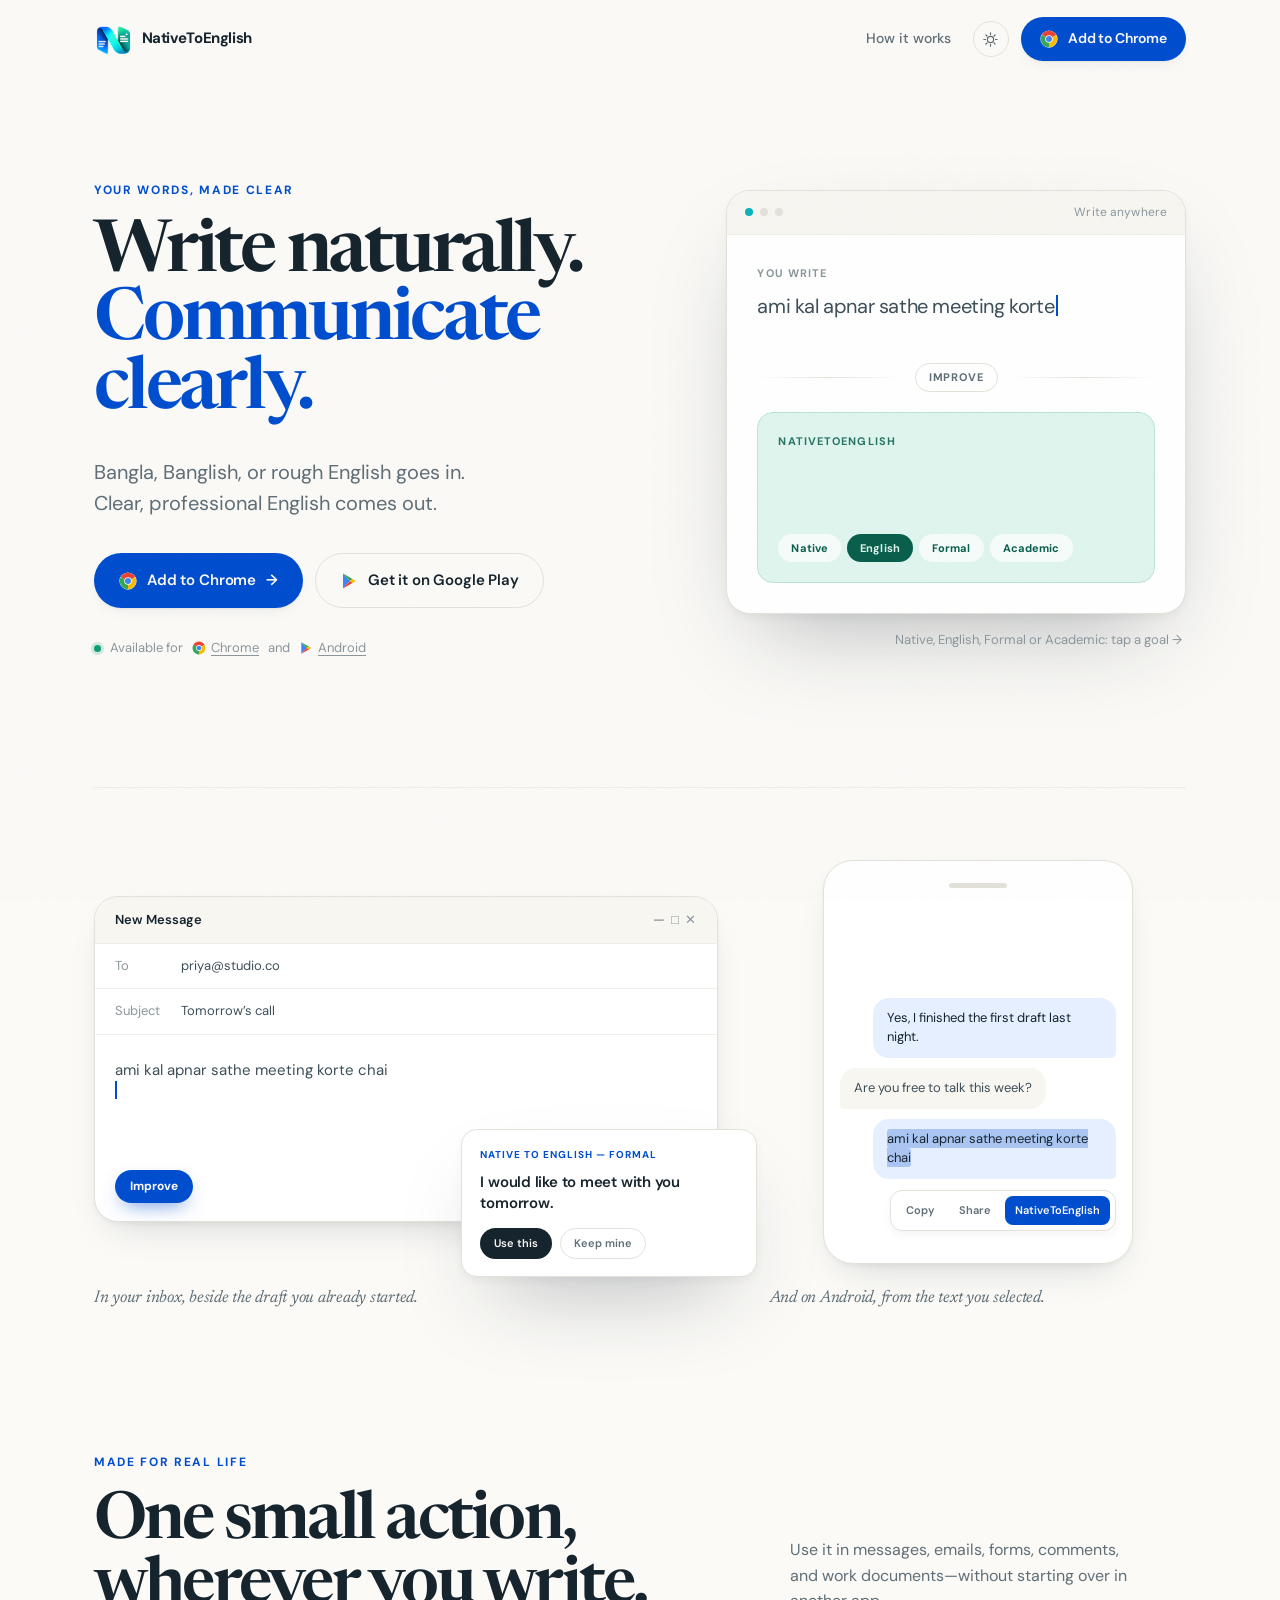
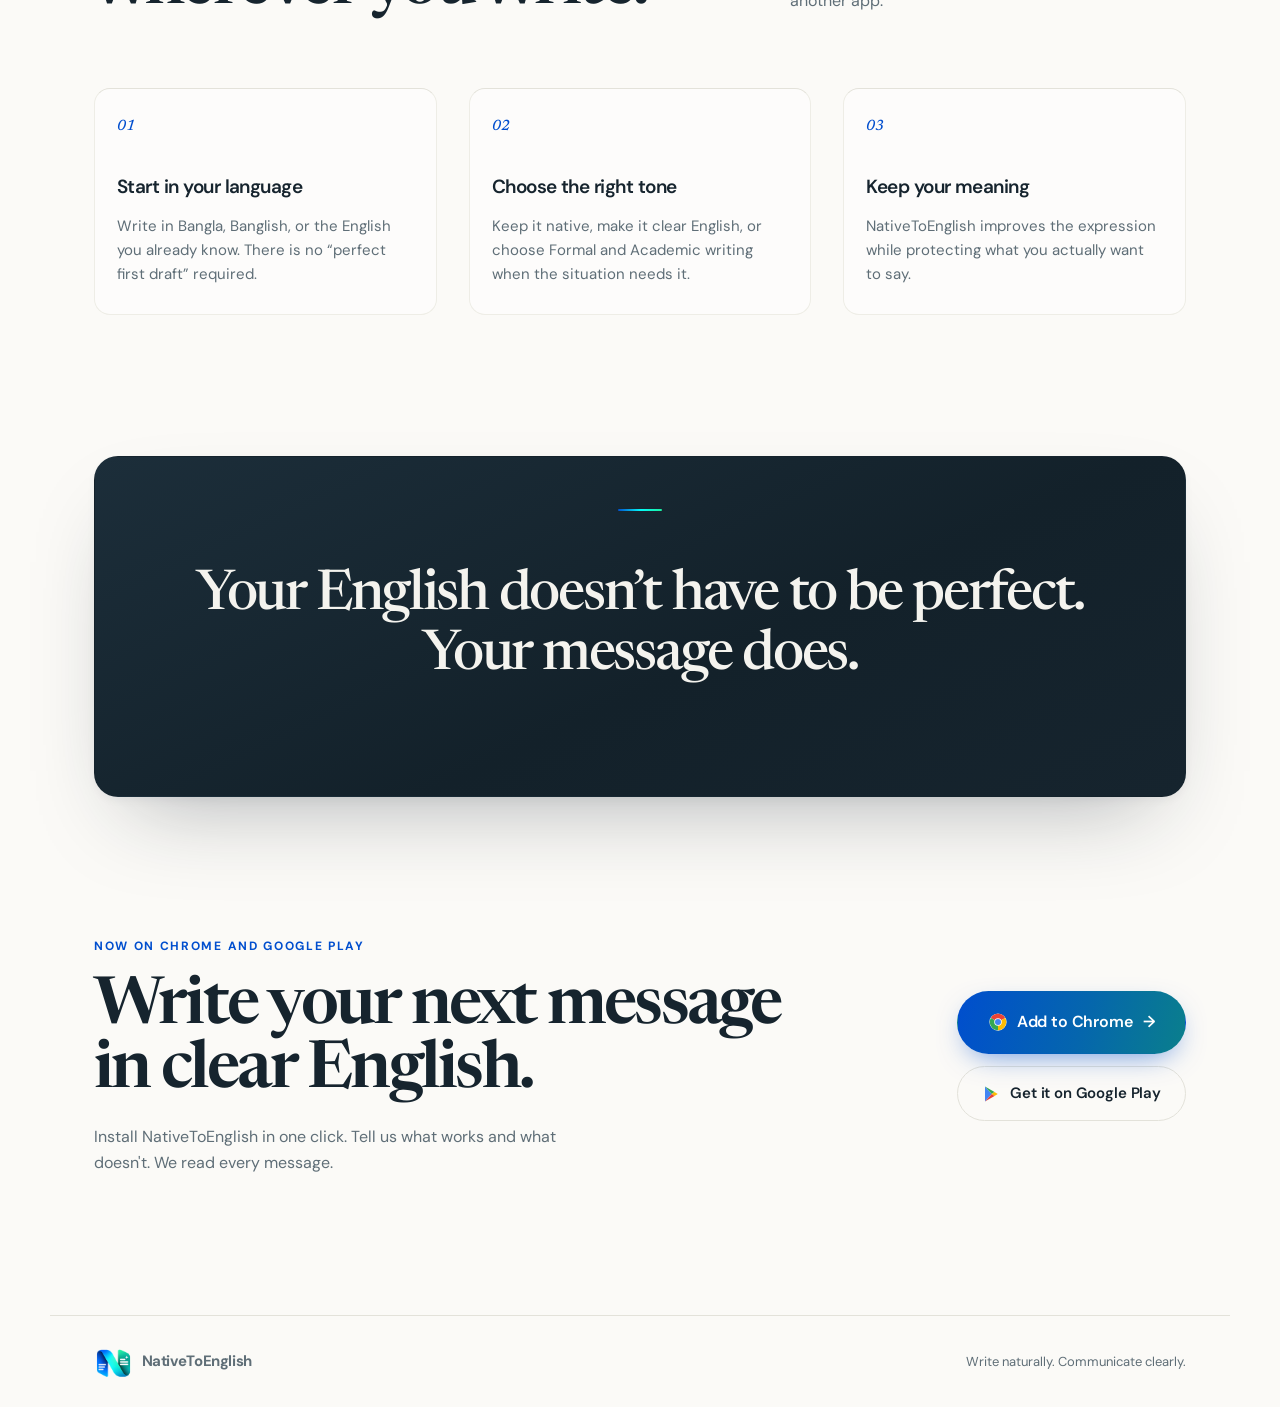
==== index.html @ cb70483b "Landing page: Chrome and Google Play logos beside every store link Co-Authored-By: Claude Opus 5.5 (" ====
<!doctype html>
<html lang="en">
  <head>
    <meta charset="UTF-8" />
    <meta name="viewport" content="width=device-width, initial-scale=1.0, viewport-fit=cover" />
    <title>NativeToEnglish — Write naturally. Communicate clearly.</title>
    <meta
      name="description"
      content="NativeToEnglish helps you write clearly in every text box—starting from Bangla, Banglish, or imperfect English."
    />
    <link rel="canonical" href="https://ahaariyan.github.io/NativeToEnglishLandingPage/" />

    <meta property="og:type" content="website" />
    <meta property="og:site_name" content="NativeToEnglish" />
    <meta property="og:title" content="NativeToEnglish — Write naturally. Communicate clearly." />
    <meta
      property="og:description"
      content="Turn Bangla, Banglish, or imperfect English into writing that sounds like you—only clearer. Right where you already write."
    />
    <meta property="og:url" content="https://ahaariyan.github.io/NativeToEnglishLandingPage/" />
    <meta property="og:image" content="https://ahaariyan.github.io/NativeToEnglishLandingPage/og-image.png" />
    <meta property="og:image:width" content="1200" />
    <meta property="og:image:height" content="630" />
    <meta name="twitter:card" content="summary_large_image" />
    <meta name="twitter:title" content="NativeToEnglish — Write naturally. Communicate clearly." />
    <meta
      name="twitter:description"
      content="Turn Bangla, Banglish, or imperfect English into writing that sounds like you—only clearer."
    />
    <meta name="twitter:image" content="https://ahaariyan.github.io/NativeToEnglishLandingPage/og-image.png" />

    <meta name="theme-color" content="#fbfaf7" media="(prefers-color-scheme: light)" />
    <meta name="theme-color" content="#0d1317" media="(prefers-color-scheme: dark)" />
    <link rel="icon" href="favicon-32.png" type="image/png" sizes="32x32" />
    <link rel="apple-touch-icon" href="apple-touch-icon.png" />

    <link rel="preconnect" href="https://fonts.googleapis.com" />
    <link rel="preconnect" href="https://fonts.gstatic.com" crossorigin />
    <link
      href="https://fonts.googleapis.com/css2?family=DM+Sans:opsz,wght@9..40,400..700&family=Newsreader:ital,opsz,wght@0,6..72,400..600;1,6..72,400..600&family=Noto+Sans+Bengali:wght@500;600&display=swap"
      rel="stylesheet"
    />
    <link rel="stylesheet" href="styles.css" />

    <script>
      // Applied before first paint so a stored theme never flashes.
      try {
        const saved = localStorage.getItem("n2e-theme");
        if (saved === "light" || saved === "dark") document.documentElement.dataset.theme = saved;
      } catch (error) {
        /* private browsing: fall back to the system theme */
      }
    </script>
  </head>
  <body>
    <a class="skip-link" href="#main">Skip to content</a>

    <header class="site-header" id="top">
      <div class="shell header-inner">
        <a class="brand" href="#top" aria-label="NativeToEnglish home">
          <img class="brand-mark" src="logo-mark.png" alt="" width="106" height="96" decoding="async" />
          <span class="brand-name">NativeToEnglish</span>
        </a>
        <nav class="header-nav" aria-label="Main navigation">
          <a class="nav-link" href="#how-it-works">How it works</a>
          <button
            class="theme-toggle"
            type="button"
            id="theme-toggle"
            aria-label="Switch to dark theme"
            aria-pressed="false"
          >
            <svg class="icon-sun" viewBox="0 0 24 24" aria-hidden="true" focusable="false">
              <circle cx="12" cy="12" r="4.4" />
              <path d="M12 2.6v2.4M12 19v2.4M2.6 12h2.4M19 12h2.4M5.4 5.4l1.7 1.7M16.9 16.9l1.7 1.7M18.6 5.4l-1.7 1.7M7.1 16.9l-1.7 1.7" />
            </svg>
            <svg class="icon-moon" viewBox="0 0 24 24" aria-hidden="true" focusable="false">
              <path d="M20.2 14.6A8.6 8.6 0 1 1 9.4 3.8a6.9 6.9 0 0 0 10.8 10.8Z" />
            </svg>
          </button>
          <a class="button button-primary button-sm" href="https://chromewebstore.google.com/detail/nativetoenglish/hcifnjfjbeemchhjmhghefoonidcnjdm" target="_blank" rel="noopener" data-cta="chrome"><svg class="store-logo" width="18" height="18" viewBox="0 0 48 48" aria-hidden="true"><circle cx="24" cy="24" r="23" fill="#fff"/><path fill="#EA4335" d="M24 24 4.95 13A22 22 0 0 1 43.05 13Z"/><path fill="#FBBC04" d="M24 24 43.05 13A22 22 0 0 1 24 46Z"/><path fill="#34A853" d="M24 24 24 46A22 22 0 0 1 4.95 13Z"/><circle cx="24" cy="24" r="10" fill="#fff"/><circle cx="24" cy="24" r="8" fill="#4285F4"/></svg>Add to Chrome</a>
        </nav>
      </div>
    </header>

    <main id="main">
      <section class="hero shell">
        <div class="hero-copy-column">
          <p class="eyebrow">Your words, made clear</p>
          <h1>Write naturally.<br /><em>Communicate clearly.</em></h1>
          <p class="hero-copy">
            Bangla, Banglish, or rough English goes in.<br />Clear, professional English comes out.
          </p>
          <div class="hero-actions">
            <a class="button button-primary" href="https://chromewebstore.google.com/detail/nativetoenglish/hcifnjfjbeemchhjmhghefoonidcnjdm" target="_blank" rel="noopener" data-cta="chrome"><svg class="store-logo" width="18" height="18" viewBox="0 0 48 48" aria-hidden="true"><circle cx="24" cy="24" r="23" fill="#fff"/><path fill="#EA4335" d="M24 24 4.95 13A22 22 0 0 1 43.05 13Z"/><path fill="#FBBC04" d="M24 24 43.05 13A22 22 0 0 1 24 46Z"/><path fill="#34A853" d="M24 24 24 46A22 22 0 0 1 4.95 13Z"/><circle cx="24" cy="24" r="10" fill="#fff"/><circle cx="24" cy="24" r="8" fill="#4285F4"/></svg>Add to Chrome <span aria-hidden="true">→</span></a>
            <a class="button button-quiet" href="https://play.google.com/store/apps/details?id=com.nativetoenglish.mobile" target="_blank" rel="noopener" data-cta="play"><svg class="store-logo" width="18" height="18" viewBox="0 0 24 24" aria-hidden="true"><path fill="#4285F4" d="M4 2 13 12 4 22Z"/><path fill="#34A853" d="M4 2 16.7 9.47 13 12Z"/><path fill="#FBBC04" d="M16.7 9.47 21 12 16.7 14.53 13 12Z"/><path fill="#EA4335" d="M4 22 13 12 16.7 14.53Z"/></svg>Get it on Google Play</a>
          </div>
          <p class="availability">
            <span class="availability-dot" aria-hidden="true"></span>
            Available for <a href="https://chromewebstore.google.com/detail/nativetoenglish/hcifnjfjbeemchhjmhghefoonidcnjdm" target="_blank" rel="noopener" data-cta="chrome"><svg class="store-logo" width="14" height="14" viewBox="0 0 48 48" aria-hidden="true"><circle cx="24" cy="24" r="23" fill="#fff"/><path fill="#EA4335" d="M24 24 4.95 13A22 22 0 0 1 43.05 13Z"/><path fill="#FBBC04" d="M24 24 43.05 13A22 22 0 0 1 24 46Z"/><path fill="#34A853" d="M24 24 24 46A22 22 0 0 1 4.95 13Z"/><circle cx="24" cy="24" r="10" fill="#fff"/><circle cx="24" cy="24" r="8" fill="#4285F4"/></svg>Chrome</a> and <a href="https://play.google.com/store/apps/details?id=com.nativetoenglish.mobile" target="_blank" rel="noopener" data-cta="play"><svg class="store-logo" width="14" height="14" viewBox="0 0 24 24" aria-hidden="true"><path fill="#4285F4" d="M4 2 13 12 4 22Z"/><path fill="#34A853" d="M4 2 16.7 9.47 13 12Z"/><path fill="#FBBC04" d="M16.7 9.47 21 12 16.7 14.53 13 12Z"/><path fill="#EA4335" d="M4 22 13 12 16.7 14.53Z"/></svg>Android</a>
          </p>
        </div>

        <div class="hero-demo-column">
          <div class="demo-window" aria-label="NativeToEnglish example">
            <div class="window-bar">
              <span aria-hidden="true"></span><span aria-hidden="true"></span><span aria-hidden="true"></span>
              <p>Write anywhere</p>
            </div>
            <div class="demo-content">
              <div class="draft">
                <span class="label">You write</span>
                <p class="draft-text" id="demo-draft">ami kal apnar sathe meeting korte chai</p>
              </div>
              <div class="transform-rule" aria-hidden="true">
                <span class="transform-line"></span>
                <span class="transform-badge" id="demo-status">Improve</span>
                <span class="transform-line"></span>
              </div>
              <div class="result">
                <span class="label">NativeToEnglish</span>
                <p class="result-text" id="demo-result">I would like to meet with you tomorrow.</p>
                <div class="mode-pills" role="tablist" aria-label="Rewrite goal">
                  <button class="pill" type="button" role="tab" data-mode="native" aria-selected="false" tabindex="-1">Native</button>
                  <button class="pill" type="button" role="tab" data-mode="english" aria-selected="true" tabindex="0">English</button>
                  <button class="pill" type="button" role="tab" data-mode="formal" aria-selected="false" tabindex="-1">Formal</button>
                  <button class="pill" type="button" role="tab" data-mode="academic" aria-selected="false" tabindex="-1">Academic</button>
                </div>
              </div>
            </div>
          </div>
          <p class="demo-hint">Native, English, Formal or Academic: tap a goal →</p>
        </div>
        </div>
      </section>

      <section class="surfaces shell" aria-label="NativeToEnglish in real apps">
        <div class="surface-grid">
          <figure class="surface surface-desktop" data-reveal>
            <div class="mock mock-compose">
              <div class="mock-bar"><span>New Message</span><span class="mock-bar-controls" aria-hidden="true">— □ ✕</span></div>
              <div class="mock-field"><span>To</span><p>priya@studio.co</p></div>
              <div class="mock-field"><span>Subject</span><p>Tomorrow’s call</p></div>
              <div class="mock-body">
                <p>ami kal apnar sathe meeting korte chai</p>
                <span class="mock-caret" aria-hidden="true"></span>
                <span class="mock-trigger" aria-hidden="true">Improve</span>
              </div>
              <div class="mock-card" aria-hidden="true">
                <p class="mock-card-eyebrow">Native to English — Formal</p>
                <p class="mock-card-text">I would like to meet with you tomorrow.</p>
                <div class="mock-card-actions"><span class="is-primary">Use this</span><span>Keep mine</span></div>
              </div>
            </div>
            <figcaption>In your inbox, beside the draft you already started.</figcaption>
          </figure>

          <figure class="surface surface-mobile" data-reveal>
            <div class="mock mock-phone">
              <div class="mock-notch" aria-hidden="true"></div>
              <div class="mock-thread">
                <p class="mock-bubble mock-bubble-out">Yes, I finished the first draft last night.</p>
                <p class="mock-bubble mock-bubble-in">Are you free to talk this week?</p>
                <p class="mock-bubble mock-bubble-out"><mark>ami kal apnar sathe meeting korte chai</mark></p>
                <div class="mock-selection" aria-hidden="true">
                  <span>Copy</span><span>Share</span><span class="is-primary">NativeToEnglish</span>
                </div>
              </div>
            </div>
            <figcaption>And on Android, from the text you selected.</figcaption>
          </figure>
        </div>
      </section>

      <section class="features shell" id="how-it-works">
        <p class="eyebrow">Made for real life</p>
        <div class="section-heading">
          <h2>One small action,<br />wherever you write.</h2>
          <p>Use it in messages, emails, forms, comments, and work documents—without starting over in another app.</p>
        </div>
        <div class="feature-grid">
          <article data-reveal>
            <span class="feature-number">01</span>
            <h3>Start in your language</h3>
            <p>Write in Bangla, Banglish, or the English you already know. There is no “perfect first draft” required.</p>
          </article>
          <article data-reveal>
            <span class="feature-number">02</span>
            <h3>Choose the right tone</h3>
            <p>Keep it native, make it clear English, or choose Formal and Academic writing when the situation needs it.</p>
          </article>
          <article data-reveal>
            <span class="feature-number">03</span>
            <h3>Keep your meaning</h3>
            <p>NativeToEnglish improves the expression while protecting what you actually want to say.</p>
          </article>
        </div>
      </section>

      <section class="statement shell">
        <div class="statement-panel">
          <p>Your English doesn’t have to be perfect.<br />Your message does.</p>
        </div>
      </section>

      <section class="beta shell" id="beta">
        <div class="beta-panel">
          <div class="beta-copy">
            <p class="eyebrow">Now on Chrome and Google Play</p>
            <h2>Write your next message in clear English.</h2>
            <p>Install NativeToEnglish in one click. Tell us what works and what doesn't. We read every message.</p>
          </div>
          <div class="beta-actions">
            <a class="button button-brand" href="https://chromewebstore.google.com/detail/nativetoenglish/hcifnjfjbeemchhjmhghefoonidcnjdm" target="_blank" rel="noopener" data-cta="chrome">
              <svg class="store-logo" width="18" height="18" viewBox="0 0 48 48" aria-hidden="true"><circle cx="24" cy="24" r="23" fill="#fff"/><path fill="#EA4335" d="M24 24 4.95 13A22 22 0 0 1 43.05 13Z"/><path fill="#FBBC04" d="M24 24 43.05 13A22 22 0 0 1 24 46Z"/><path fill="#34A853" d="M24 24 24 46A22 22 0 0 1 4.95 13Z"/><circle cx="24" cy="24" r="10" fill="#fff"/><circle cx="24" cy="24" r="8" fill="#4285F4"/></svg><span class="button-label">Add to Chrome</span>
              <span aria-hidden="true">→</span>
            </a>
            <a class="button button-quiet" href="https://play.google.com/store/apps/details?id=com.nativetoenglish.mobile" target="_blank" rel="noopener" data-cta="play"><svg class="store-logo" width="18" height="18" viewBox="0 0 24 24" aria-hidden="true"><path fill="#4285F4" d="M4 2 13 12 4 22Z"/><path fill="#34A853" d="M4 2 16.7 9.47 13 12Z"/><path fill="#FBBC04" d="M16.7 9.47 21 12 16.7 14.53 13 12Z"/><path fill="#EA4335" d="M4 22 13 12 16.7 14.53Z"/></svg>Get it on Google Play</a>
          </div>
        </div>
      </section>
    </main>

    <footer class="shell">
      <a class="brand" href="#top">
        <img class="brand-mark" src="logo-mark.png" alt="" width="106" height="96" decoding="async" />
        <span class="brand-name">NativeToEnglish</span>
      </a>
      <p>Write naturally. Communicate clearly.</p>
    </footer>

    <script src="script.js" defer></script>
<script>
  // Analytics (PostHog, cookieless). Events carry product=nativetoenglish so they filter cleanly from other products.
  // Sends event names and page context only. Never the user's text.
  var POSTHOG_KEY = "phc_Ai9YGUceJAVCz9VuPZfb5pCeKmzXvgdoLqLg4xPTExNX";
  var POSTHOG_HOST = "https://us.i.posthog.com";
  var PRODUCT = "nativetoenglish";
  (function () {
    var q = []; window.track = function (name, props) { q.push([name, props || {}]); };
    if (!POSTHOG_KEY) return;
    !function(t,e){var o,n,p,r;e.__SV||(window.posthog=e,e._i=[],e.init=function(i,s,a){function g(t,e){var o=e.split(".");2==o.length&&(t=t[o[0]],e=o[1]),t[e]=function(){t.push([e].concat(Array.prototype.slice.call(arguments,0)))}}(p=t.createElement("script")).type="text/javascript",p.crossOrigin="anonymous",p.async=!0,p.src=s.api_host.replace(".i.posthog.com","-assets.i.posthog.com")+"/static/array.js",(r=t.getElementsByTagName("script")[0]).parentNode.insertBefore(p,r);var u=e;for(void 0!==a?u=e[a]=[]:a="posthog",u.people=u.people||[],u.toString=function(t){var e="posthog";return"posthog"!==a&&(e+="."+a),t||(e+=" (stub)"),e},u.people.toString=function(){return u.toString(1)+".people (stub)"},o="init capture register register_once register_for_session unregister unregister_for_session getFeatureFlag getFeatureFlagPayload isFeatureEnabled reloadFeatureFlags updateEarlyAccessFeatureEnrollment getEarlyAccessFeatures on onFeatureFlags onSessionId getSurveys getActiveMatchingSurveys renderSurvey canRenderSurvey identify setPersonProperties group resetGroups setPersonPropertiesForFlags resetPersonPropertiesForFlags setGroupPropertiesForFlags resetGroupPropertiesForFlags reset get_distinct_id getGroups get_session_id get_session_replay_url alias set_config startSessionRecording stopSessionRecording sessionRecordingStarted captureException loadToolbar get_property getSessionProperty createPersonProfile opt_in_capturing opt_out_capturing has_opted_in_capturing has_opted_out_capturing clear_opt_in_out_capturing debug".split(" "),n=0;n<o.length;n++)g(u,o[n]);e._i.push([i,s,a])},e.__SV=1)}(document,window.posthog||[]);
    posthog.init(POSTHOG_KEY, { api_host: POSTHOG_HOST, persistence: "memory", person_profiles: "identified_only", capture_pageview: true, capture_pageleave: true, autocapture: false, session_recording: { maskAllInputs: true } });
    posthog.register({ product: PRODUCT });
    window.track = function (name, props) { posthog.capture(name, props || {}); };
    q.forEach(function (e) { posthog.capture(e[0], e[1]); });
  })();
  // Chrome Web Store clicks: which button sent the visitor to the store
  document.querySelectorAll('a[data-cta="chrome"]').forEach(function (a, i) {
    a.addEventListener("click", function () {
      track("add_to_chrome_click", { button_index: i, text: (a.textContent || "").trim().slice(0, 40) });
    });
  });
  // Google Play clicks, counted the same way as the Chrome ones
  document.querySelectorAll('a[data-cta="play"]').forEach(function (a, i) {
    a.addEventListener("click", function () {
      track("play_store_click", { button_index: i, text: (a.textContent || "").trim().slice(0, 40) });
    });
  });
  // Scroll depth milestones
  (function () {
    var fired = {}; var marks = [25, 50, 75, 100];
    function onScroll() {
      var d = document.documentElement, pct = Math.round((window.scrollY + window.innerHeight) / d.scrollHeight * 100);
      marks.forEach(function (m) { if (pct >= m && !fired[m]) { fired[m] = 1; track("scroll_depth", { percent: m }); } });
    }
    window.addEventListener("scroll", onScroll, { passive: true }); onScroll();
  })();
  // Time on page milestones
  [15, 45, 120].forEach(function (s) { setTimeout(function () { track("time_on_page", { seconds: s }); }, s * 1000); });
  // Outbound links
  document.querySelectorAll('a[href^="http"]').forEach(function (a) {
    if (a.host === location.host) return;
    a.addEventListener("click", function () { track("outbound_click", { href: a.href }); });
  });
</script>
  </body>
</html>
---- styles.css ----
/* ==========================================================================
   NativeToEnglish — landing page
   1. Tokens          5. Product mockups
   2. Base            6. Features / statement / beta
   3. Header          7. Footer
   4. Hero + demo     8. Motion + responsive
   ========================================================================== */

/* 1. Tokens ---------------------------------------------------------------- */

:root {
  --paper: #fbfaf7;
  --paper-deep: #f3f1ea;
  --surface: #ffffff;
  --surface-sunk: #f7f6f1;

  --ink: #16242e;
  --ink-soft: #3d4f59;
  --muted: #5f6e77;
  --faint: #8b979d;

  /* Brand colours sampled from logo.png: deep blue -> cyan -> teal. */
  --blue: #004ece;
  --blue-deep: #003da6;
  --blue-wash: #e6efff;

  --mint: #dff5ee;
  --mint-ink: #0a5f4c;
  --mint-line: #b9e4d6;

  --accent: #0bb3bd;
  --brand-gradient: linear-gradient(100deg, #004ece 0%, #04faf7 52%, #1cf0a0 100%);
  --cta-gradient: linear-gradient(105deg, #004ece 0%, #0566ad 55%, #0a7f8c 100%);

  --line: #e3e2da;
  --line-soft: #eeede6;

  --shadow-sm: 0 1px 2px rgba(22, 36, 46, 0.05), 0 6px 16px -8px rgba(22, 36, 46, 0.12);
  --shadow-md: 0 2px 4px rgba(22, 36, 46, 0.04), 0 18px 40px -20px rgba(22, 36, 46, 0.22);
  --shadow-lg: 0 4px 8px rgba(22, 36, 46, 0.04), 0 40px 90px -36px rgba(22, 36, 46, 0.34);

  --grain-opacity: 0.032;
  --grain-blend: multiply;

  --sans: "DM Sans", -apple-system, BlinkMacSystemFont, "Segoe UI", sans-serif;
  --serif: "Newsreader", Georgia, "Times New Roman", serif;

  --shell: 1180px;
  --gutter: clamp(20px, 4vw, 44px);
  --radius-sm: 10px;
  --radius-md: 16px;
  --radius-lg: 24px;

  --ease: cubic-bezier(0.22, 0.68, 0.24, 1);
}

:root:not([data-theme="light"]) {
  color-scheme: light;
}

@media (prefers-color-scheme: dark) {
  :root:not([data-theme="light"]) {
    color-scheme: dark;

    --paper: #0d1317;
    --paper-deep: #090e11;
    --surface: #151d22;
    --surface-sunk: #111a1f;

    --ink: #edefea;
    --ink-soft: #c3ccce;
    --muted: #97a4ab;
    --faint: #74838b;

    --blue: #5cb0ff;
    --blue-deep: #8ac6ff;
    --blue-wash: #10233d;

    --mint: #0f2f28;
    --mint-ink: #5fe0b4;
    --mint-line: #1d4a3e;

    --accent: #4fd6ff;

    --line: #263138;
    --line-soft: #1d262b;

    --shadow-sm: 0 1px 2px rgba(0, 0, 0, 0.4), 0 6px 16px -8px rgba(0, 0, 0, 0.5);
    --shadow-md: 0 2px 6px rgba(0, 0, 0, 0.45), 0 20px 44px -20px rgba(0, 0, 0, 0.7);
    --shadow-lg: 0 6px 12px rgba(0, 0, 0, 0.45), 0 44px 96px -36px rgba(0, 0, 0, 0.85);

    --grain-opacity: 0.05;
    --grain-blend: screen;
  }
}

:root[data-theme="dark"] {
  color-scheme: dark;

  --paper: #0d1317;
  --paper-deep: #090e11;
  --surface: #151d22;
  --surface-sunk: #111a1f;

  --ink: #edefea;
  --ink-soft: #c3ccce;
  --muted: #97a4ab;
  --faint: #74838b;

  --blue: #5cb0ff;
  --blue-deep: #8ac6ff;
  --blue-wash: #10233d;

  --mint: #0f2f28;
  --mint-ink: #5fe0b4;
  --mint-line: #1d4a3e;

  --accent: #4fd6ff;

  --line: #263138;
  --line-soft: #1d262b;

  --shadow-sm: 0 1px 2px rgba(0, 0, 0, 0.4), 0 6px 16px -8px rgba(0, 0, 0, 0.5);
  --shadow-md: 0 2px 6px rgba(0, 0, 0, 0.45), 0 20px 44px -20px rgba(0, 0, 0, 0.7);
  --shadow-lg: 0 6px 12px rgba(0, 0, 0, 0.45), 0 44px 96px -36px rgba(0, 0, 0, 0.85);

  --grain-opacity: 0.05;
  --grain-blend: screen;
}

/* 2. Base ------------------------------------------------------------------ */

*,
*::before,
*::after {
  box-sizing: border-box;
}

html {
  /* Smooth scrolling is driven from script.js so anchors work deterministically;
     scroll-padding keeps the sticky header off the target. */
  scroll-padding-top: 96px;
  -webkit-text-size-adjust: 100%;
}

body {
  margin: 0;
  padding-bottom: env(safe-area-inset-bottom, 0px);
  background-color: var(--paper);
  color: var(--ink);
  font-family: var(--sans);
  font-size: 16px;
  line-height: 1.55;
  font-synthesis-weight: none;
  -webkit-font-smoothing: antialiased;
  text-rendering: optimizeLegibility;
}

/* Paper grain — the whole reason the background does not read as flat #fff. */
body::after {
  content: "";
  position: fixed;
  inset: 0;
  z-index: 9999;
  pointer-events: none;
  opacity: var(--grain-opacity);
  mix-blend-mode: var(--grain-blend);
  background-image: url("data:image/svg+xml,%3Csvg xmlns='http://www.w3.org/2000/svg' width='220' height='220'%3E%3Cfilter id='n'%3E%3CfeTurbulence type='fractalNoise' baseFrequency='0.82' numOctaves='3' stitchTiles='stitch'/%3E%3C/filter%3E%3Crect width='220' height='220' filter='url(%23n)'/%3E%3C/svg%3E");
}

a {
  color: inherit;
  text-decoration: none;
}

img {
  max-width: 100%;
}

[hidden] {
  display: none !important;
}

:focus-visible {
  outline: 2px solid var(--blue);
  outline-offset: 3px;
  border-radius: 4px;
}

.skip-link {
  position: absolute;
  top: -100px;
  left: 16px;
  z-index: 100;
  padding: 10px 16px;
  border-radius: 0 0 var(--radius-sm) var(--radius-sm);
  background: var(--blue);
  color: #fff;
  font-size: 14px;
  font-weight: 600;
  transition: top 0.2s var(--ease);
}

.skip-link:focus {
  top: 0;
}

.shell {
  width: 100%;
  max-width: var(--shell);
  margin-inline: auto;
  padding-inline: var(--gutter);
}

h1,
h2,
h3 {
  margin: 0;
  font-family: var(--serif);
  font-weight: 600;
  letter-spacing: -0.035em;
}

h1 {
  font-size: clamp(2.9rem, 1.35rem + 4.4vw, 4.5rem);
  line-height: 0.95;
  letter-spacing: -0.045em;
}

h1 em {
  color: var(--blue);
  font-style: normal;
  font-weight: 600;
}

h2 {
  font-size: clamp(2.25rem, 1.2rem + 3.9vw, 4.1rem);
  line-height: 0.98;
  letter-spacing: -0.042em;
}

.eyebrow {
  margin: 0 0 20px;
  color: var(--blue);
  font-size: 0.75rem;
  font-weight: 700;
  letter-spacing: 0.14em;
  text-transform: uppercase;
}

/* Buttons */

.button {
  display: inline-flex;
  align-items: center;
  justify-content: center;
  gap: 10px;
  padding: 15px 24px;
  border: 1px solid transparent;
  border-radius: 999px;
  font-family: inherit;
  font-size: 0.9375rem;
  font-weight: 600;
  letter-spacing: -0.01em;
  cursor: pointer;
  transition: transform 0.22s var(--ease), background-color 0.22s var(--ease),
    border-color 0.22s var(--ease), box-shadow 0.22s var(--ease);
}

.button span[aria-hidden="true"] {
  transition: transform 0.22s var(--ease);
}

.button:hover span[aria-hidden="true"] {
  transform: translateX(3px);
}

.button-sm {
  padding: 10px 18px;
  font-size: 0.875rem;
}

.button-primary {
  background: var(--blue);
  color: var(--paper);
  box-shadow: var(--shadow-sm);
}

.button-primary:hover {
  background: var(--blue-deep);
  transform: translateY(-2px);
  box-shadow: var(--shadow-md);
}

.button-quiet {
  border-color: var(--line);
  color: var(--ink);
  background: transparent;
}

.button-quiet:hover {
  border-color: var(--ink);
  transform: translateY(-2px);
}

.button-brand {
  position: relative;
  isolation: isolate;
  overflow: hidden;
  flex: 0 0 auto;
  padding: 18px 30px;
  color: #ffffff;
  font-size: 1rem;
  background: var(--cta-gradient);
  box-shadow: 0 10px 30px -12px color-mix(in srgb, #004ece 70%, transparent);
}

.button-brand > span {
  position: relative;
  z-index: 1;
}

.button-brand:hover {
  transform: translateY(-2px);
  box-shadow: 0 18px 42px -14px color-mix(in srgb, #004ece 85%, transparent);
}

/* Sheen sweep on hover - suppressed under prefers-reduced-motion. */
.button-brand::after {
  content: "";
  position: absolute;
  inset: 0;
  z-index: 0;
  background: linear-gradient(
    105deg,
    transparent 32%,
    rgba(255, 255, 255, 0.3) 48%,
    transparent 64%
  );
  transform: translateX(-130%);
  transition: transform 0.75s var(--ease);
}

.button-brand:hover::after {
  transform: translateX(130%);
}

/* 3. Header ---------------------------------------------------------------- */

.site-header {
  position: sticky;
  top: 0;
  z-index: 50;
  padding-top: env(safe-area-inset-top, 0px);
  transition: background-color 0.3s var(--ease), border-color 0.3s var(--ease);
  border-bottom: 1px solid transparent;
}

.site-header.is-stuck {
  background: color-mix(in srgb, var(--paper) 82%, transparent);
  backdrop-filter: saturate(180%) blur(14px);
  -webkit-backdrop-filter: saturate(180%) blur(14px);
  border-bottom-color: var(--line-soft);
}

.header-inner {
  display: flex;
  align-items: center;
  justify-content: space-between;
  gap: 20px;
  height: 78px;
}

.brand {
  display: inline-flex;
  align-items: center;
  gap: 10px;
  font-size: 0.9375rem;
  font-weight: 700;
  letter-spacing: -0.025em;
}

.brand-mark {
  display: block;
  width: auto;
  height: 34px;
  /* The mark carries its own gradient, so it needs no plate behind it. */
}

.header-nav {
  display: flex;
  align-items: center;
  gap: 8px;
}

.nav-link {
  padding: 8px 14px;
  color: var(--muted);
  font-size: 0.875rem;
  font-weight: 500;
  border-radius: 999px;
  transition: color 0.2s var(--ease);
}

.nav-link:hover {
  color: var(--ink);
}

.theme-toggle {
  display: grid;
  place-items: center;
  width: 36px;
  height: 36px;
  margin-right: 4px;
  padding: 0;
  border: 1px solid var(--line);
  border-radius: 999px;
  background: transparent;
  color: var(--muted);
  cursor: pointer;
  transition: color 0.2s var(--ease), border-color 0.2s var(--ease);
}

.theme-toggle:hover {
  color: var(--ink);
  border-color: var(--ink);
}

.theme-toggle svg {
  grid-area: 1 / 1;
  width: 17px;
  height: 17px;
  fill: none;
  stroke: currentColor;
  stroke-width: 1.7;
  stroke-linecap: round;
}

.icon-moon {
  display: none;
}

:root[data-theme="dark"] .icon-sun {
  display: none;
}

:root[data-theme="dark"] .icon-moon {
  display: block;
}

@media (prefers-color-scheme: dark) {
  :root:not([data-theme="light"]) .icon-sun {
    display: none;
  }
  :root:not([data-theme="light"]) .icon-moon {
    display: block;
  }
}

/* 4. Hero + live demo ------------------------------------------------------ */

.hero {
  display: grid;
  grid-template-columns: minmax(0, 1.04fr) minmax(0, 0.86fr);
  align-items: center;
  gap: clamp(40px, 6vw, 84px);
  padding-top: clamp(56px, 8vw, 104px);
  padding-bottom: clamp(72px, 10vw, 128px);
}

.hero-copy {
  /* Wide enough that each sentence holds its own line; the <br> does the rest. */
  max-width: 46ch;
  margin: 32px 0 34px;
  color: var(--muted);
  font-size: clamp(1.0625rem, 0.9rem + 0.5vw, 1.25rem);
  line-height: 1.55;
  text-wrap: pretty;
}

.hero-actions {
  display: flex;
  flex-wrap: wrap;
  gap: 12px;
}

.availability {
  display: flex;
  align-items: center;
  gap: 9px;
  margin: 30px 0 0;
  color: var(--faint);
  font-size: 0.8125rem;
}

.availability-dot {
  width: 7px;
  height: 7px;
  border-radius: 50%;
  background: #0f9d76;
  box-shadow: 0 0 0 3px color-mix(in srgb, #0f9d76 18%, transparent);
}

.hero-demo-column {
  position: relative;
  /* Soft halo so the demo card floats off the paper. */
  background: radial-gradient(
    58% 50% at 62% 44%,
    color-mix(in srgb, var(--blue) 14%, transparent),
    transparent 68%
  );
}

.demo-window {
  overflow: hidden;
  border: 1px solid var(--line);
  border-radius: var(--radius-lg);
  background: var(--surface);
  box-shadow: var(--shadow-lg);
}

.window-bar {
  display: flex;
  align-items: center;
  gap: 7px;
  height: 44px;
  padding: 0 18px;
  border-bottom: 1px solid var(--line-soft);
  background: var(--surface-sunk);
}

.window-bar > span {
  width: 8px;
  height: 8px;
  border-radius: 50%;
  background: var(--line);
}

.window-bar > span:first-child {
  background: var(--accent);
}

.window-bar p {
  margin: 0 0 0 auto;
  color: var(--faint);
  font-size: 0.75rem;
  letter-spacing: 0.01em;
}

.demo-content {
  padding: clamp(22px, 3vw, 30px);
}

.label {
  display: block;
  margin-bottom: 10px;
  color: var(--faint);
  font-size: 0.6875rem;
  font-weight: 700;
  letter-spacing: 0.1em;
  text-transform: uppercase;
}

.draft-text,
.result-text {
  margin: 0;
  font-size: clamp(1.0625rem, 0.95rem + 0.4vw, 1.25rem);
  line-height: 1.4;
  letter-spacing: -0.02em;
  text-wrap: pretty;
}

.draft {
  min-height: 78px;
}

.draft-text {
  color: var(--ink-soft);
}

.draft-text::after {
  content: "";
  display: inline-block;
  width: 2px;
  height: 1.05em;
  margin-left: 2px;
  vertical-align: -0.18em;
  background: var(--blue);
  opacity: 0;
}

.demo-window.is-typing .draft-text::after {
  opacity: 1;
  animation: blink 1s steps(1, end) infinite;
}

@keyframes blink {
  50% {
    opacity: 0;
  }
}

.transform-rule {
  display: flex;
  align-items: center;
  gap: 14px;
  margin: 20px 0;
}

.transform-line {
  flex: 1;
  height: 1px;
  background: linear-gradient(to right, transparent, var(--line), transparent);
}

.transform-badge {
  padding: 5px 13px;
  border: 1px solid var(--line);
  border-radius: 999px;
  background: var(--surface);
  color: var(--muted);
  font-size: 0.6875rem;
  font-weight: 700;
  letter-spacing: 0.08em;
  text-transform: uppercase;
  white-space: nowrap;
  transition: color 0.25s var(--ease), border-color 0.25s var(--ease), background-color 0.25s var(--ease);
}

.demo-window.is-working .transform-badge {
  border-color: color-mix(in srgb, var(--blue) 45%, transparent);
  background: var(--blue-wash);
  color: var(--blue);
}

.result {
  position: relative;
  min-height: 150px;
  padding: 20px;
  border: 1px solid var(--mint-line);
  border-radius: var(--radius-md);
  background: var(--mint);
}

.result .label {
  color: var(--mint-ink);
  opacity: 0.85;
}

.result-text {
  color: var(--mint-ink);
  font-weight: 600;
  transition: opacity 0.28s var(--ease), filter 0.28s var(--ease), transform 0.28s var(--ease);
}

.result-text.is-swapping {
  opacity: 0;
  filter: blur(6px);
  transform: translateY(4px);
}

.mode-pills {
  display: flex;
  flex-wrap: wrap;
  gap: 6px;
  margin-top: 18px;
}

.pill {
  padding: 6px 12px;
  border: 1px solid transparent;
  border-radius: 999px;
  background: color-mix(in srgb, var(--surface) 70%, transparent);
  color: var(--mint-ink);
  font-family: inherit;
  font-size: 0.6875rem;
  font-weight: 700;
  letter-spacing: 0.01em;
  cursor: pointer;
  transition: background-color 0.2s var(--ease), color 0.2s var(--ease), transform 0.2s var(--ease);
}

.pill:hover {
  transform: translateY(-1px);
  background: var(--surface);
}

.pill[aria-selected="true"] {
  background: var(--mint-ink);
  color: var(--mint);
}

.demo-hint {
  margin: 16px 4px 0;
  color: var(--faint);
  font-size: 0.8125rem;
  text-align: right;
}

/* 5. Product mockups ------------------------------------------------------- */

.surfaces {
  padding-bottom: clamp(80px, 11vw, 150px);
}

.surface-grid {
  display: grid;
  grid-template-columns: minmax(0, 1.5fr) minmax(0, 1fr);
  align-items: end;
  gap: clamp(28px, 4vw, 56px);
  padding-top: clamp(40px, 6vw, 72px);
  border-top: 1px solid var(--line-soft);
}

.surface {
  margin: 0;
}

.surface figcaption {
  margin-top: 22px;
  color: var(--muted);
  font-family: var(--serif);
  font-size: 1.0625rem;
  font-style: italic;
  letter-spacing: -0.015em;
  text-wrap: pretty;
}

.mock {
  position: relative;
  border: 1px solid var(--line);
  border-radius: var(--radius-lg);
  background: var(--surface);
  box-shadow: var(--shadow-md);
  font-size: 0.8125rem;
}

/* Gmail-style compose window */

.surface-desktop .mock {
  margin-bottom: 64px;
}

.mock-bar {
  display: flex;
  align-items: center;
  justify-content: space-between;
  padding: 13px 20px;
  border-bottom: 1px solid var(--line-soft);
  border-radius: var(--radius-lg) var(--radius-lg) 0 0;
  background: var(--surface-sunk);
  color: var(--ink);
  font-weight: 600;
}

.mock-bar-controls {
  color: var(--faint);
  letter-spacing: 0.12em;
}

.mock-field {
  display: flex;
  gap: 14px;
  padding: 12px 20px;
  border-bottom: 1px solid var(--line-soft);
  color: var(--ink-soft);
}

.mock-field span {
  min-width: 52px;
  color: var(--faint);
}

.mock-field p {
  margin: 0;
}

.mock-body {
  position: relative;
  padding: 24px 20px 62px;
  min-height: 186px;
}

.mock-body p {
  margin: 0;
  max-width: 34ch;
  color: var(--ink-soft);
  font-size: 0.9375rem;
  line-height: 1.5;
}

.mock-caret {
  position: absolute;
  top: 46px;
  left: 20px;
  width: 2px;
  height: 18px;
  background: var(--blue);
  animation: blink 1.1s steps(1, end) infinite;
}

.mock-trigger {
  position: absolute;
  left: 20px;
  bottom: 18px;
  padding: 7px 15px;
  border-radius: 999px;
  background: var(--blue);
  color: var(--paper);
  font-size: 0.75rem;
  font-weight: 700;
  box-shadow: 0 8px 20px -8px color-mix(in srgb, var(--blue) 70%, transparent);
}

.mock-card {
  position: absolute;
  right: -40px;
  bottom: -56px;
  width: min(296px, 76%);
  padding: 17px 18px;
  border: 1px solid var(--line);
  border-radius: var(--radius-md);
  background: var(--surface);
  box-shadow: var(--shadow-lg);
}

.mock-card-eyebrow {
  margin: 0 0 9px;
  color: var(--blue);
  font-size: 0.625rem;
  font-weight: 700;
  letter-spacing: 0.1em;
  text-transform: uppercase;
}

.mock-card-text {
  margin: 0 0 14px;
  color: var(--ink);
  font-size: 0.9375rem;
  font-weight: 600;
  line-height: 1.4;
  letter-spacing: -0.015em;
}

.mock-card-actions {
  display: flex;
  gap: 8px;
}

.mock-card-actions span {
  padding: 6px 13px;
  border: 1px solid var(--line);
  border-radius: 999px;
  color: var(--muted);
  font-size: 0.6875rem;
  font-weight: 600;
}

.mock-card-actions .is-primary {
  border-color: transparent;
  background: var(--ink);
  color: var(--paper);
}

/* Android selection toolbar */

.mock-phone {
  display: flex;
  flex-direction: column;
  max-width: 310px;
  min-height: 404px;
  margin-inline: auto;
  padding: 22px 16px 84px;
  border-radius: 30px;
}

.mock-notch {
  width: 58px;
  height: 5px;
  margin: 0 auto;
  border-radius: 999px;
  background: var(--line);
}

.mock-thread {
  position: relative;
  display: grid;
  gap: 10px;
  margin-top: auto;
}

.mock-bubble {
  max-width: 88%;
  margin: 0;
  padding: 11px 14px;
  border-radius: 16px;
  font-size: 0.8125rem;
  line-height: 1.45;
}

.mock-bubble-in {
  justify-self: start;
  border-bottom-left-radius: 5px;
  background: var(--surface-sunk);
  color: var(--ink-soft);
}

.mock-bubble-out {
  justify-self: end;
  border-bottom-right-radius: 5px;
  background: var(--blue-wash);
  color: var(--ink);
}

.mock-bubble mark {
  background: color-mix(in srgb, var(--blue) 26%, transparent);
  color: inherit;
  border-radius: 3px;
  padding: 1px 0;
}

.mock-selection {
  position: absolute;
  right: 0;
  bottom: -52px;
  display: flex;
  gap: 4px;
  padding: 5px;
  border: 1px solid var(--line);
  border-radius: 12px;
  background: var(--surface);
  box-shadow: var(--shadow-lg);
  white-space: nowrap;
}

.mock-selection span {
  padding: 6px 10px;
  border-radius: 8px;
  color: var(--muted);
  font-size: 0.6875rem;
  font-weight: 600;
}

.mock-selection .is-primary {
  background: var(--blue);
  color: var(--paper);
}

/* 6. Features / statement / beta ------------------------------------------- */

.features {
  padding-bottom: clamp(84px, 11vw, 150px);
}

.section-heading {
  display: flex;
  align-items: flex-end;
  justify-content: space-between;
  gap: 48px;
}

.section-heading > p {
  max-width: 36ch;
  margin: 0 0 6px;
  color: var(--muted);
  font-size: 1rem;
  line-height: 1.6;
  text-wrap: pretty;
}

.feature-grid {
  display: grid;
  grid-template-columns: repeat(3, minmax(0, 1fr));
  gap: clamp(20px, 3vw, 32px);
  margin-top: clamp(44px, 6vw, 68px);
}

.feature-grid article {
  padding: 24px 22px 28px;
  border: 1px solid var(--line-soft);
  border-top: 1px solid var(--line);
  border-radius: var(--radius-md);
  background: color-mix(in srgb, var(--surface) 55%, transparent);
  transition: transform 0.3s var(--ease), border-color 0.3s var(--ease), box-shadow 0.3s var(--ease);
}

.feature-grid article:hover {
  transform: translateY(-3px);
  border-color: var(--line);
  box-shadow: var(--shadow-sm);
}

.feature-number {
  color: var(--blue);
  font-family: var(--serif);
  font-size: 0.9375rem;
  font-style: italic;
  font-weight: 500;
}

.feature-grid h3 {
  margin: 34px 0 12px;
  font-family: var(--sans);
  font-size: 1.1875rem;
  font-weight: 600;
  letter-spacing: -0.028em;
}

.feature-grid p {
  max-width: 32ch;
  margin: 0;
  color: var(--muted);
  font-size: 0.9375rem;
  line-height: 1.62;
  text-wrap: pretty;
}

.statement {
  margin-bottom: clamp(84px, 11vw, 140px);
}

.statement-panel {
  position: relative;
  margin: 0;
  padding: clamp(66px, 9vw, 110px) clamp(24px, 5vw, 60px);
  border: 1px solid transparent;
  border-radius: var(--radius-lg);
  background: linear-gradient(155deg, #1c2e3a 0%, #13212a 58%, #16242e 100%);
  color: #f4f3ee;
  text-align: center;
  box-shadow: var(--shadow-lg);
}

/* A hairline rule keeps the quote from floating loose on the page. */
.statement-panel::before {
  content: "";
  position: absolute;
  top: clamp(34px, 5vw, 52px);
  left: 50%;
  width: 44px;
  height: 2px;
  border-radius: 2px;
  background: var(--brand-gradient);
  transform: translateX(-50%);
}

@media (prefers-color-scheme: dark) {
  :root:not([data-theme="light"]) .statement-panel {
    border-color: var(--line);
    background: linear-gradient(155deg, #1b262c 0%, #141d22 60%, #121a1f 100%);
  }
}

:root[data-theme="dark"] .statement-panel {
  border-color: var(--line);
  background: linear-gradient(155deg, #1b262c 0%, #141d22 60%, #121a1f 100%);
}

.statement p {
  margin: 0;
  font-family: var(--serif);
  font-size: clamp(1.9rem, 1rem + 3.5vw, 3.5rem);
  font-weight: 500;
  line-height: 1.06;
  letter-spacing: -0.04em;
  text-wrap: balance;
}

.beta {
  padding-bottom: clamp(84px, 11vw, 140px);
}

/* No panel here: a second card directly under the statement panel read as
   two competing blocks. The gradient button carries the weight instead. */
.beta-panel {
  display: flex;
  align-items: center;
  justify-content: space-between;
  gap: clamp(32px, 5vw, 56px);
}

.beta-copy h2 {
  max-width: 17ch;
  margin-bottom: 20px;
}

.beta-copy p:not(.eyebrow) {
  max-width: 46ch;
  margin: 0;
  color: var(--muted);
  line-height: 1.6;
  text-wrap: pretty;
}

/* 7. Footer ---------------------------------------------------------------- */

footer {
  display: flex;
  align-items: center;
  justify-content: space-between;
  gap: 24px;
  min-height: 92px;
  padding-block: 24px;
  border-top: 1px solid var(--line);
  color: var(--muted);
  font-size: 0.8125rem;
}

footer p {
  margin: 0;
}

/* 8. Motion + responsive --------------------------------------------------- */

[data-reveal] {
  opacity: 0;
  transform: translateY(18px);
  transition: opacity 0.65s var(--ease), transform 0.65s var(--ease);
}

[data-reveal].is-visible {
  opacity: 1;
  transform: none;
}

@media (max-width: 960px) {
  .hero {
    grid-template-columns: minmax(0, 1fr);
    gap: 48px;
  }

  .hero-demo-column {
    max-width: 480px;
  }

  .demo-hint {
    text-align: left;
    margin-left: 0;
  }

  .surface-grid {
    grid-template-columns: minmax(0, 1fr);
    gap: 56px;
  }

  .surface-mobile {
    max-width: 340px;
  }

  /* Full-width compose mock: the card can no longer hang a full 40px past the gutter. */
  .mock-card {
    right: -12px;
    bottom: -48px;
  }

  .feature-grid {
    grid-template-columns: repeat(2, minmax(0, 1fr));
  }
}

@media (max-width: 720px) {
  html {
    scroll-padding-top: 80px;
  }

  .brand-name {
    display: none;
  }

  .nav-link {
    display: none;
  }

  .section-heading {
    display: block;
  }

  .section-heading > p {
    margin-top: 22px;
  }

  .feature-grid {
    grid-template-columns: minmax(0, 1fr);
  }

  .surface-desktop .mock {
    margin-bottom: 0;
  }

  .mock-card {
    position: static;
    width: auto;
    margin: 0 16px 20px;
  }

  .mock-body {
    padding-bottom: 66px;
    min-height: 140px;
  }

  .beta-panel {
    display: block;
  }

  .button-brand {
    margin-top: 26px;
  }

  footer {
    display: block;
  }

  footer p {
    margin-top: 16px;
  }
}

@media (prefers-reduced-motion: reduce) {
  *,
  *::before,
  *::after {
    animation-duration: 0.01ms !important;
    animation-iteration-count: 1 !important;
    transition-duration: 0.01ms !important;
  }

  [data-reveal] {
    opacity: 1;
    transform: none;
  }
}

/* Bangla output in the live demo keeps its own face and slightly larger size. */
[lang="bn"] {
  font-family: "Noto Sans Bengali", var(--sans);
  font-size: 1.05em;
  line-height: 1.6;
  letter-spacing: 0;
}

/* Second store button: same weight as "See how it works" was, so Chrome stays the lead. */
.store-logo { flex: none; display: inline-block; vertical-align: -2px; }
.availability a { display: inline-flex; align-items: center; gap: 5px; }
.button-primary .store-logo, .button-brand .store-logo { filter: drop-shadow(0 0 0.5px rgba(0,0,0,.25)); }
.availability a { color: inherit; text-decoration: underline; text-underline-offset: 3px; }
.beta-actions { display: flex; flex-direction: column; gap: 12px; align-items: stretch; flex: none; }
@media (max-width: 760px) { .beta-actions { margin-top: 24px; } }
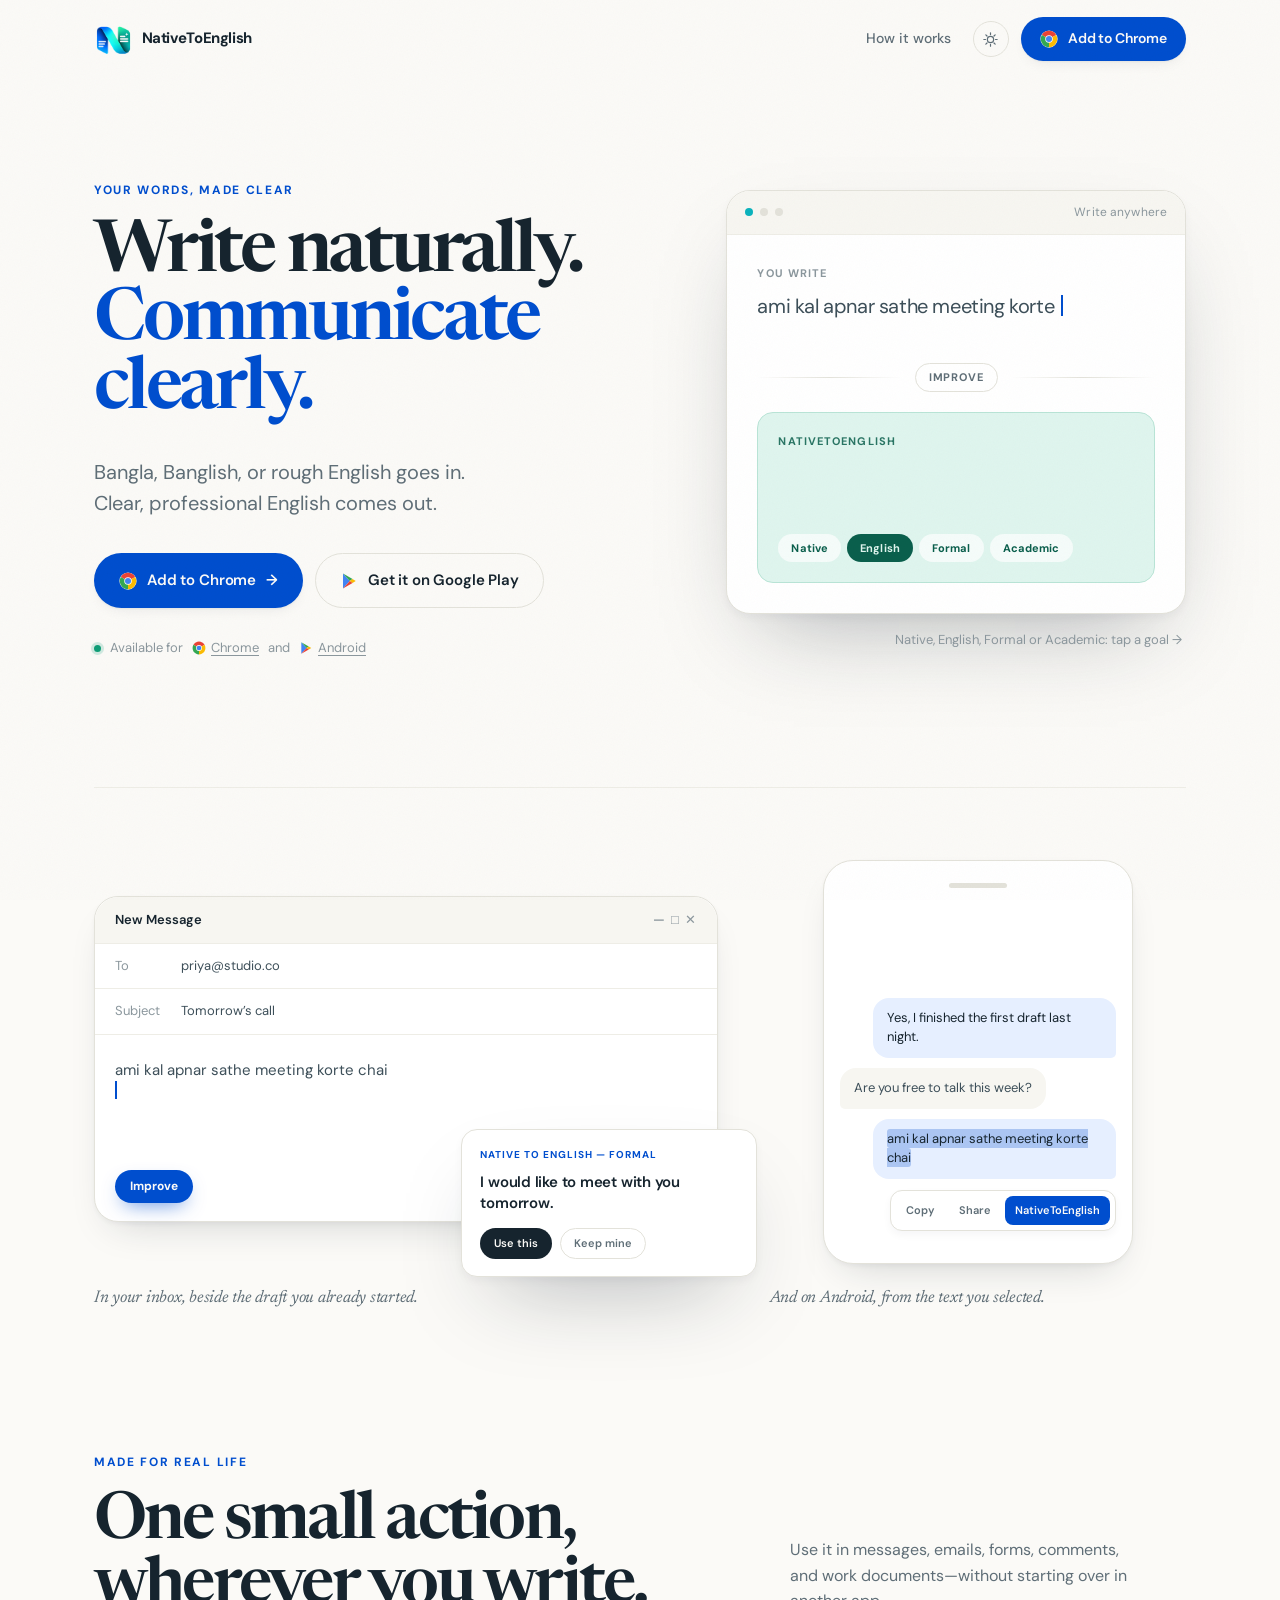
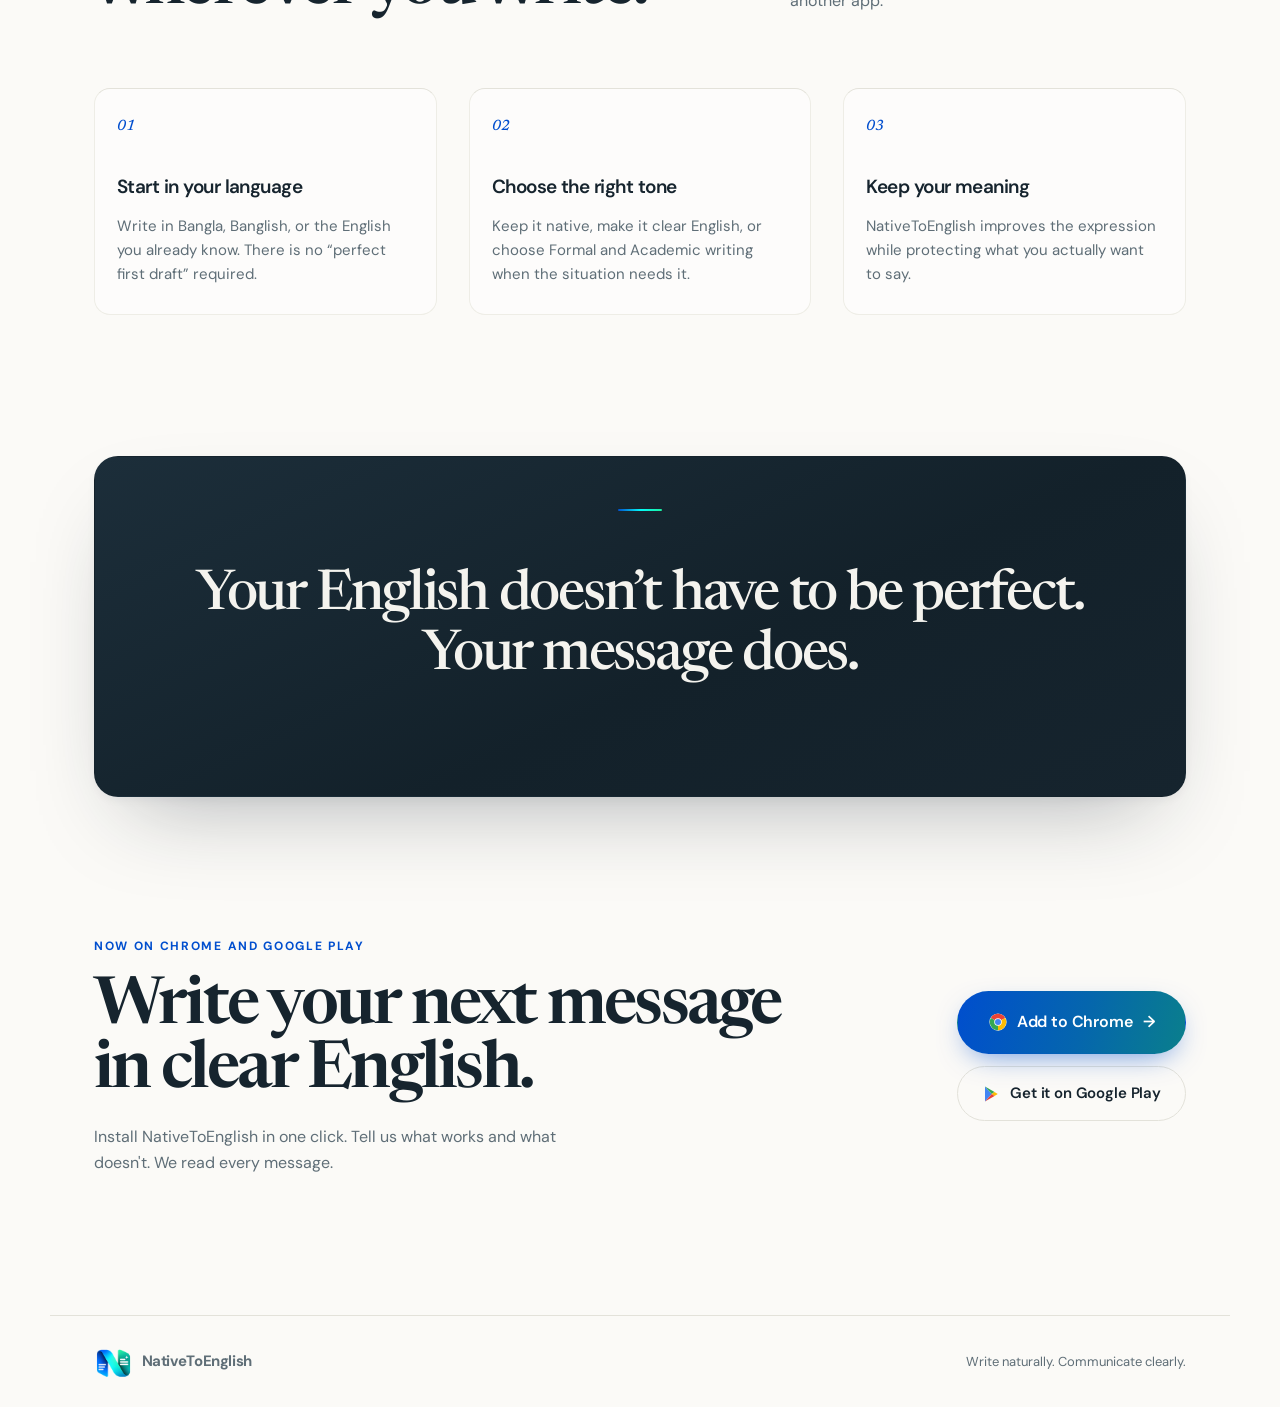
==== commit e6ac3a53: "Canonical, og:url and share images on the custom domain (was github.io) Co-Authored-By: Claude Opus " ====
--- a/index.html
+++ b/index.html
@@ -8,7 +8,7 @@
       name="description"
       content="NativeToEnglish helps you write clearly in every text box—starting from Bangla, Banglish, or imperfect English."
     />
-    <link rel="canonical" href="https://ahaariyan.github.io/NativeToEnglishLandingPage/" />
+    <link rel="canonical" href="https://nativetoenglish.landing.matrabhed.com/" />
 
     <meta property="og:type" content="website" />
     <meta property="og:site_name" content="NativeToEnglish" />
@@ -17,8 +17,8 @@
       property="og:description"
       content="Turn Bangla, Banglish, or imperfect English into writing that sounds like you—only clearer. Right where you already write."
     />
-    <meta property="og:url" content="https://ahaariyan.github.io/NativeToEnglishLandingPage/" />
-    <meta property="og:image" content="https://ahaariyan.github.io/NativeToEnglishLandingPage/og-image.png" />
+    <meta property="og:url" content="https://nativetoenglish.landing.matrabhed.com/" />
+    <meta property="og:image" content="https://nativetoenglish.landing.matrabhed.com/og-image.png" />
     <meta property="og:image:width" content="1200" />
     <meta property="og:image:height" content="630" />
     <meta name="twitter:card" content="summary_large_image" />
@@ -27,7 +27,7 @@
       name="twitter:description"
       content="Turn Bangla, Banglish, or imperfect English into writing that sounds like you—only clearer."
     />
-    <meta name="twitter:image" content="https://ahaariyan.github.io/NativeToEnglishLandingPage/og-image.png" />
+    <meta name="twitter:image" content="https://nativetoenglish.landing.matrabhed.com/og-image.png" />
 
     <meta name="theme-color" content="#fbfaf7" media="(prefers-color-scheme: light)" />
     <meta name="theme-color" content="#0d1317" media="(prefers-color-scheme: dark)" />
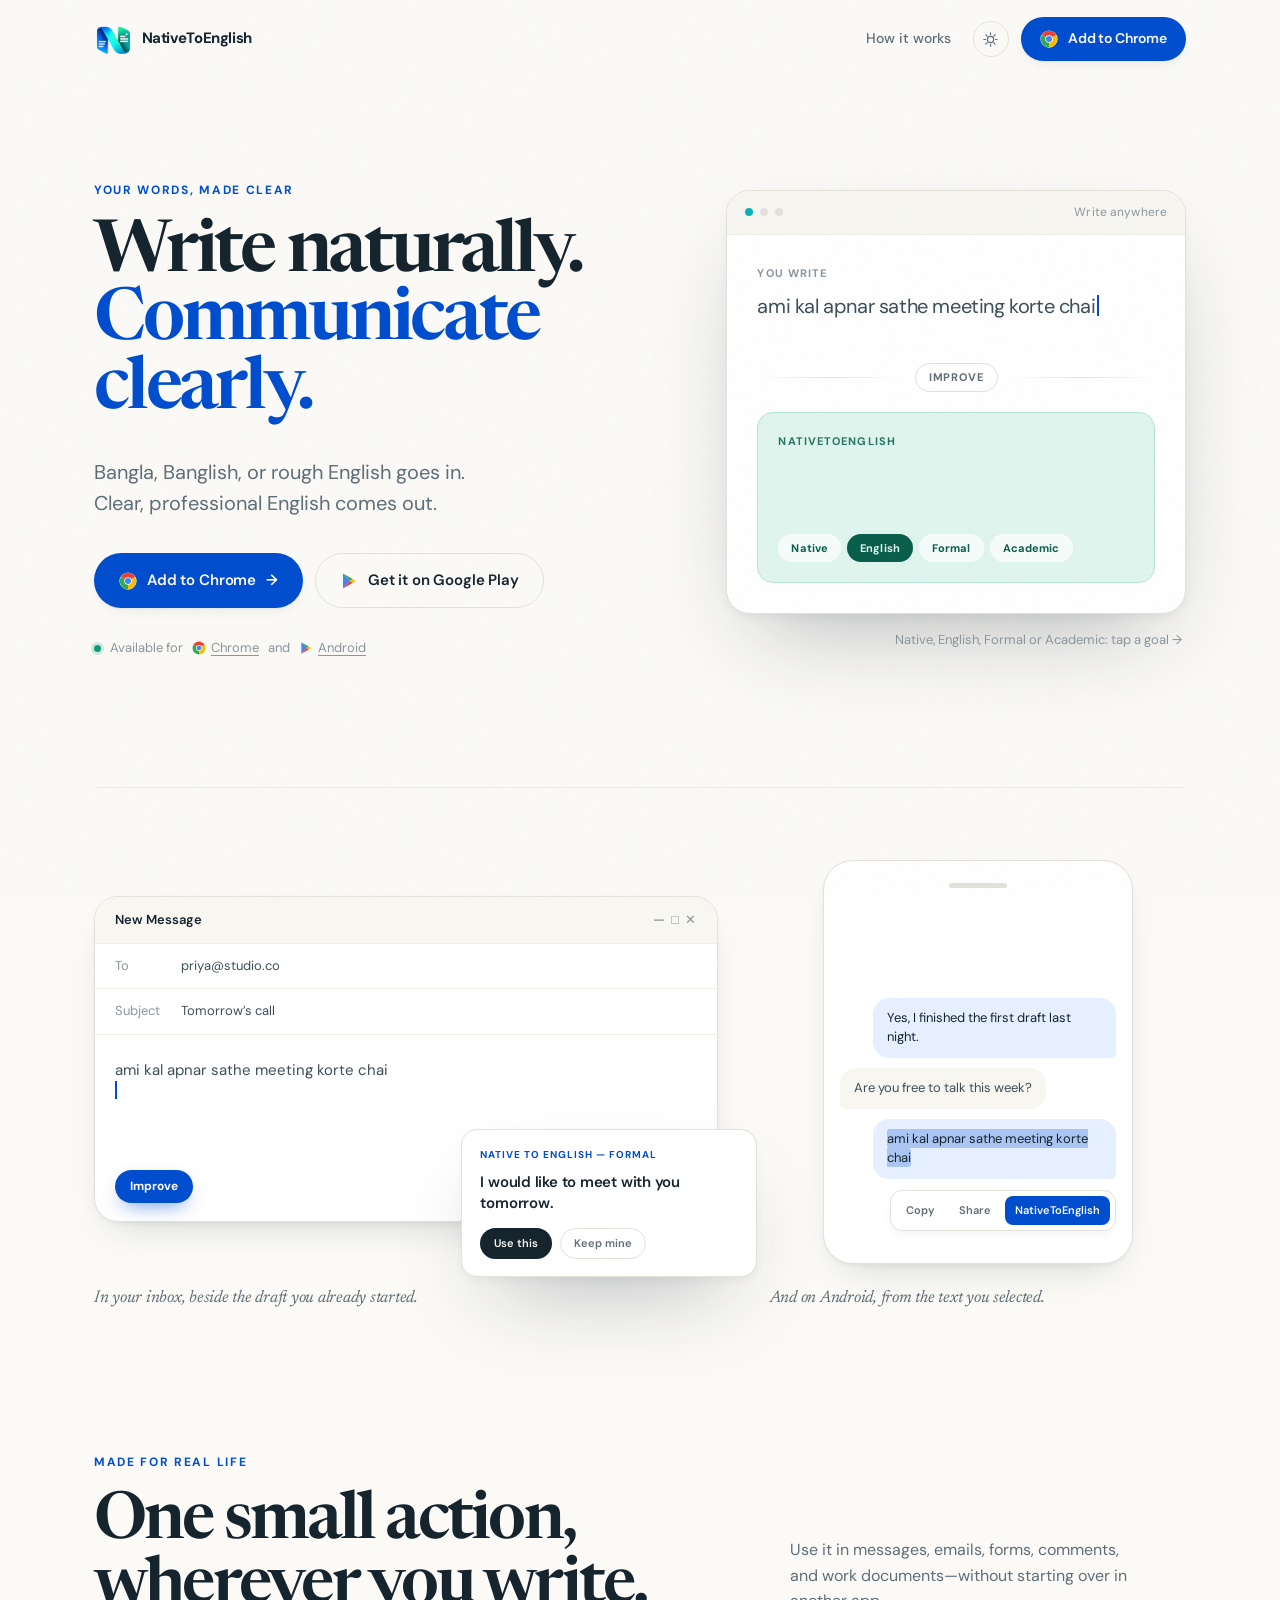
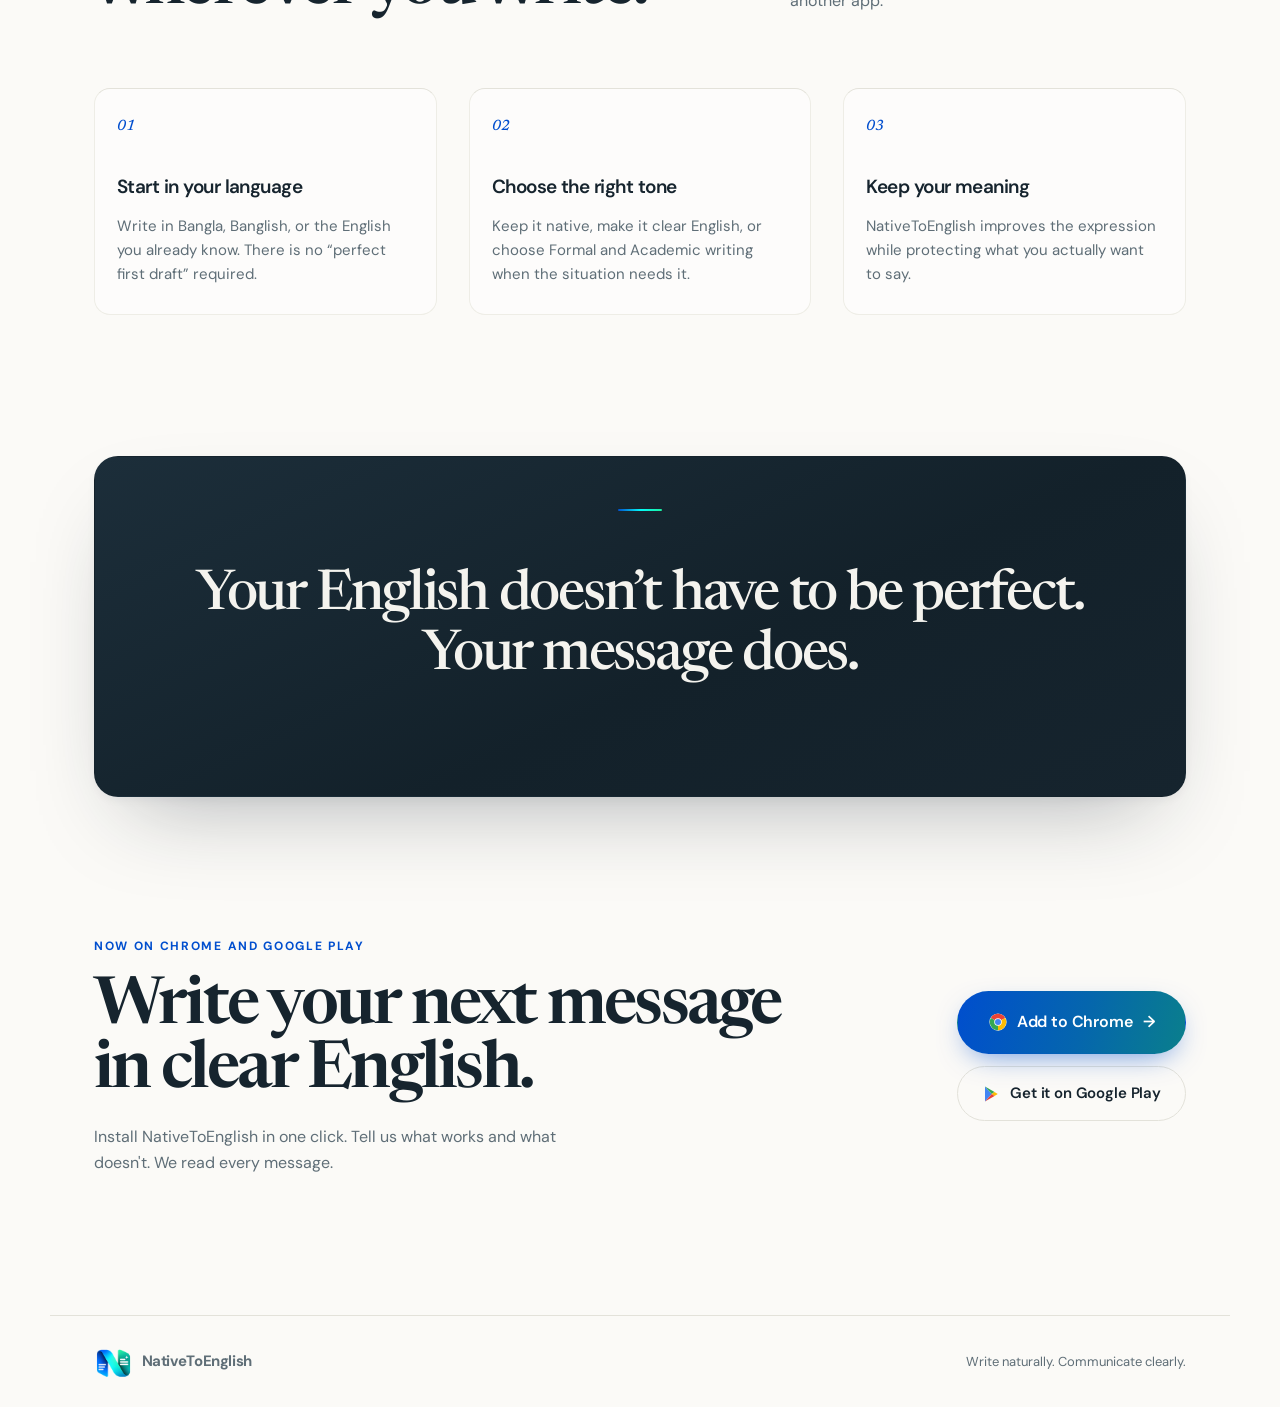
==== commit 80ca8c0d: "Email signup block for new features and language tips (hidden until data-endpoint is set) Co-Authore" ====
--- a/index.html
+++ b/index.html
@@ -219,6 +219,28 @@
           </div>
         </div>
       </section>
+
+      <!-- Email list. Hidden until data-endpoint holds the provider's form URL (see the email-list README in the growth kit). -->
+      <section class="signup shell" id="signup" aria-labelledby="signup-h" data-endpoint="" data-field="email_address" hidden>
+        <div class="su-card">
+          <div class="su-copy">
+            <p class="eyebrow">Stay in touch</p>
+            <h2 id="signup-h">New features and language tips.</h2>
+            <p>What's new in NativeToEnglish, plus short tips for writing clear English from Bangla, Hindi, Urdu, Arabic, Tagalog and more.</p>
+          </div>
+          <form class="su-form" method="post" target="su-frame">
+            <label class="su-label" for="su-email">Email address</label>
+            <div class="su-row">
+              <input id="su-email" type="email" required autocomplete="email" inputmode="email" spellcheck="false" placeholder="you@example.com" aria-describedby="su-fine" />
+              <button class="button button-primary" type="submit">Subscribe</button>
+            </div>
+            <div class="su-trap" aria-hidden="true"><label>Leave this empty <input type="text" tabindex="-1" autocomplete="off" /></label></div>
+            <p class="su-fine" id="su-fine">One short email when there's something new. Unsubscribe anytime.</p>
+            <p class="su-status" role="status" aria-live="polite"></p>
+          </form>
+          <iframe name="su-frame" title="Signup response" hidden></iframe>
+        </div>
+      </section>
     </main>
 
     <footer class="shell">
@@ -229,7 +251,7 @@
       <p>Write naturally. Communicate clearly.</p>
     </footer>
 
-    <script src="script.js" defer></script>
+    <script src="script.js?v=2" defer></script>
 <script>
   // Analytics (PostHog, cookieless). Events carry product=nativetoenglish so they filter cleanly from other products.
   // Sends event names and page context only. Never the user's text.
--- a/styles.css
+++ b/styles.css
@@ -1245,3 +1245,23 @@
 .availability a { color: inherit; text-decoration: underline; text-underline-offset: 3px; }
 .beta-actions { display: flex; flex-direction: column; gap: 12px; align-items: stretch; flex: none; }
 @media (max-width: 760px) { .beta-actions { margin-top: 24px; } }
+
+/* Email signup (hidden until configured; see the end of script.js) ------- */
+.signup { padding-bottom: clamp(84px, 11vw, 140px); }
+.su-card { display: grid; grid-template-columns: 1.1fr 1fr; gap: clamp(28px, 5vw, 56px); align-items: center; padding: clamp(28px, 4vw, 48px);
+  border: 1px solid var(--line); border-radius: var(--radius-lg); background: var(--surface); box-shadow: var(--shadow-md); position: relative; overflow: hidden; }
+.su-card::before { content: ""; position: absolute; inset: 0 0 auto; height: 3px; background: var(--brand-gradient); }
+.su-copy h2 { font-size: clamp(1.9rem, 1.1rem + 2.2vw, 2.8rem); line-height: 1.02; margin-bottom: 16px; }
+.su-copy p:not(.eyebrow) { margin: 0; color: var(--muted); line-height: 1.6; max-width: 46ch; }
+.su-label { display: block; font-size: 0.875rem; font-weight: 600; margin-bottom: 8px; color: var(--ink); }
+.su-row { display: flex; gap: 10px; }
+.su-row input { flex: 1; min-width: 0; padding: 14px 20px; border-radius: 999px; border: 1px solid var(--line); background: var(--surface-sunk); color: var(--ink); font: inherit; font-size: 1rem; }
+.su-row input::placeholder { color: var(--faint); }
+.su-row input:focus-visible { border-color: var(--blue); }
+.su-row .button:disabled { opacity: 0.6; cursor: default; transform: none; }
+.su-trap { position: absolute; left: -9999px; width: 1px; height: 1px; overflow: hidden; }
+.su-fine { margin: 12px 0 0; font-size: 0.8125rem; color: var(--muted); }
+.su-status { margin: 10px 0 0; font-weight: 600; color: var(--mint-ink); }
+.su-status:empty { display: none; }
+@media (max-width: 860px) { .su-card { grid-template-columns: 1fr; } }
+@media (max-width: 520px) { .su-row { flex-direction: column; } }
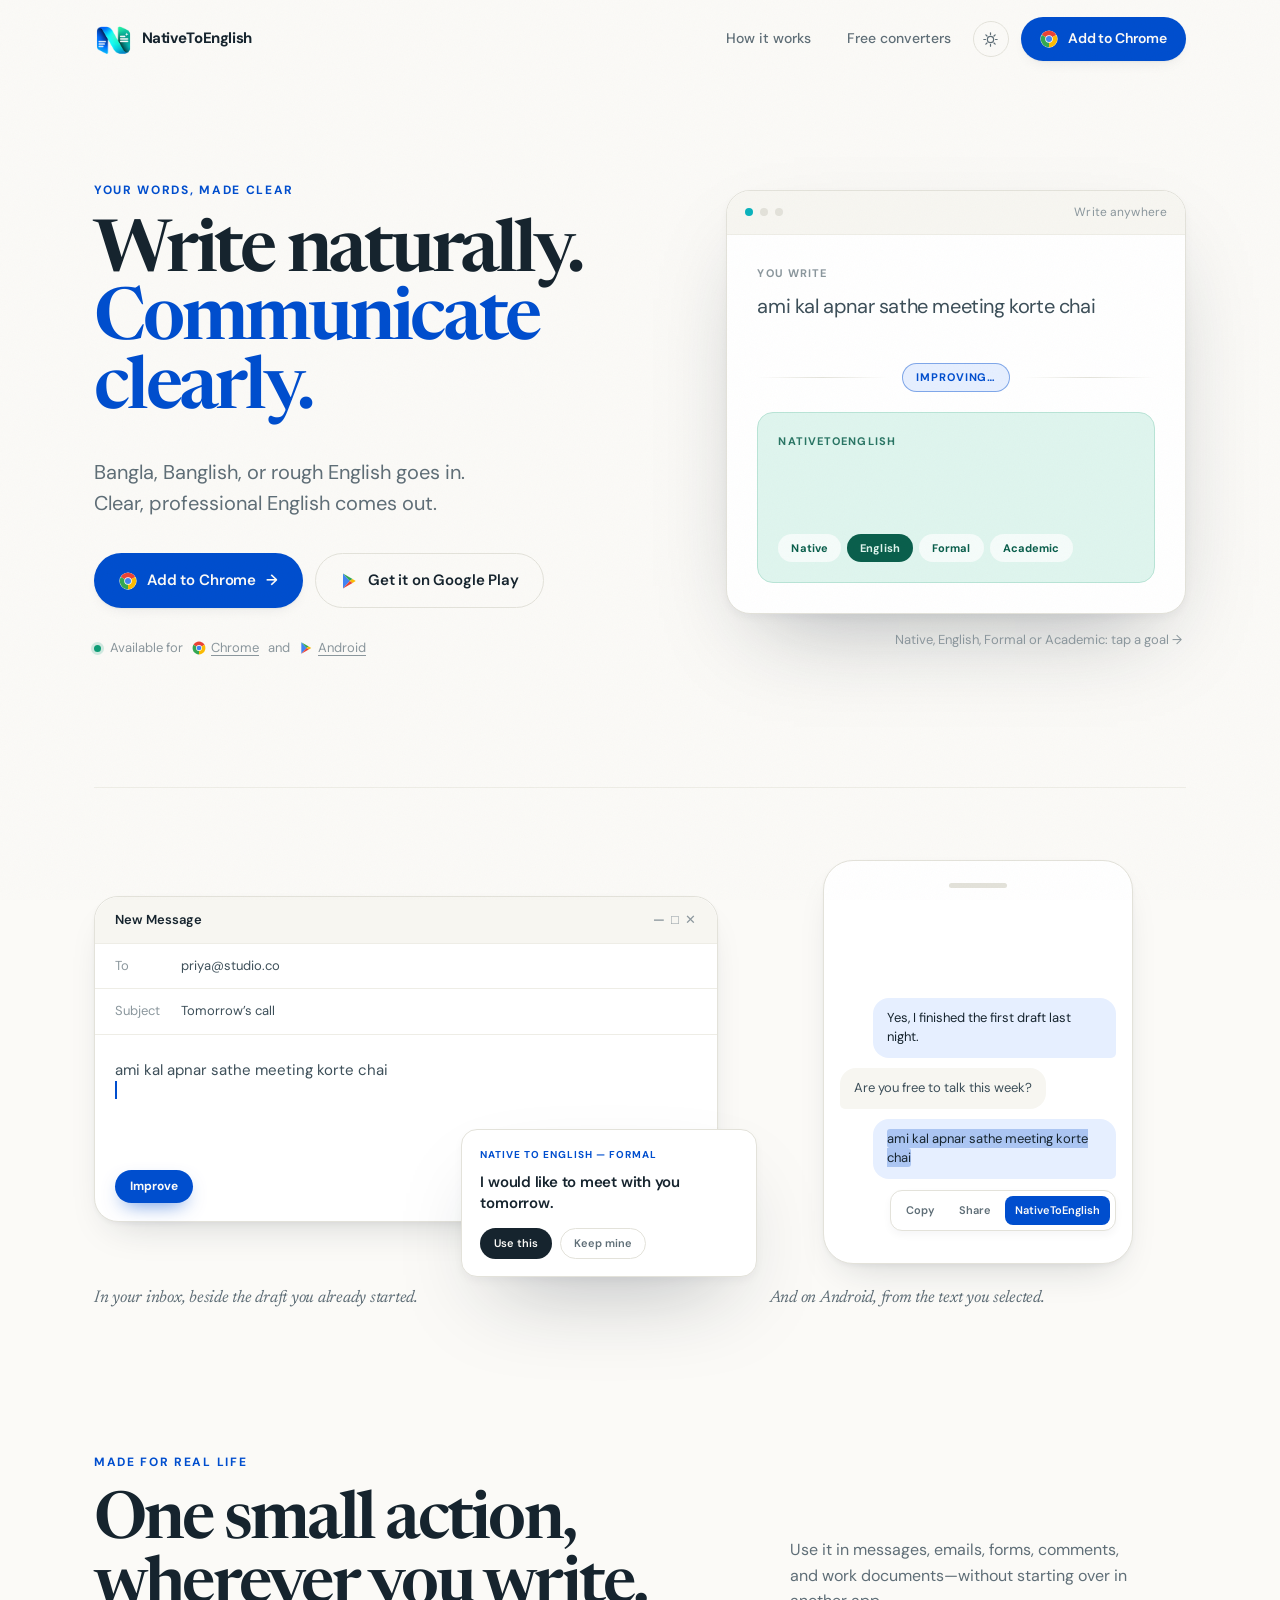
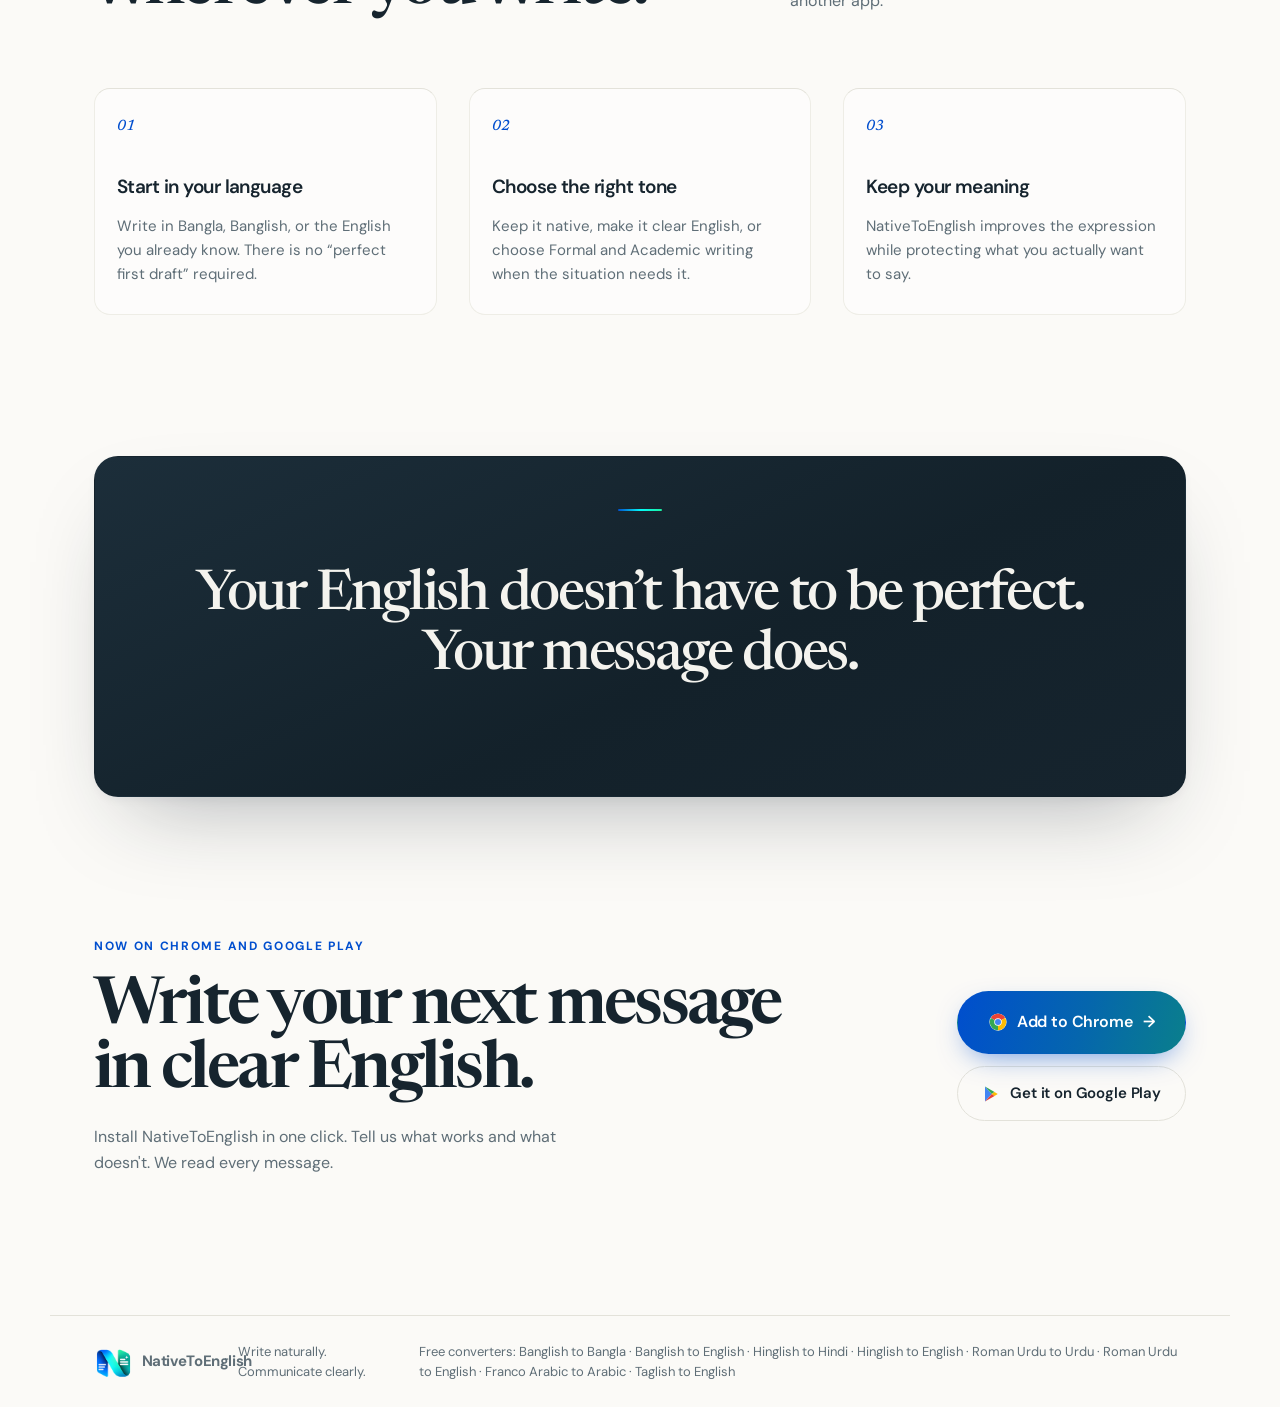
==== commit 8f6d880b: "Free converter pages: Banglish, Hinglish, Roman Urdu, Franco Arabic and Taglish to English or their " ====
--- a/index.html
+++ b/index.html
@@ -63,6 +63,7 @@
         </a>
         <nav class="header-nav" aria-label="Main navigation">
           <a class="nav-link" href="#how-it-works">How it works</a>
+          <a class="nav-link" href="/converters/">Free converters</a>
           <button
             class="theme-toggle"
             type="button"
@@ -249,6 +250,7 @@
         <span class="brand-name">NativeToEnglish</span>
       </a>
       <p>Write naturally. Communicate clearly.</p>
+      <p class="footer-converters">Free converters: <a href="/banglish-to-bangla/">Banglish to Bangla</a> · <a href="/banglish-to-english/">Banglish to English</a> · <a href="/hinglish-to-hindi/">Hinglish to Hindi</a> · <a href="/hinglish-to-english/">Hinglish to English</a> · <a href="/roman-urdu-to-urdu/">Roman Urdu to Urdu</a> · <a href="/roman-urdu-to-english/">Roman Urdu to English</a> · <a href="/franco-arabic-to-arabic/">Franco Arabic to Arabic</a> · <a href="/taglish-to-english/">Taglish to English</a></p>
     </footer>
 
     <script src="script.js?v=2" defer></script>
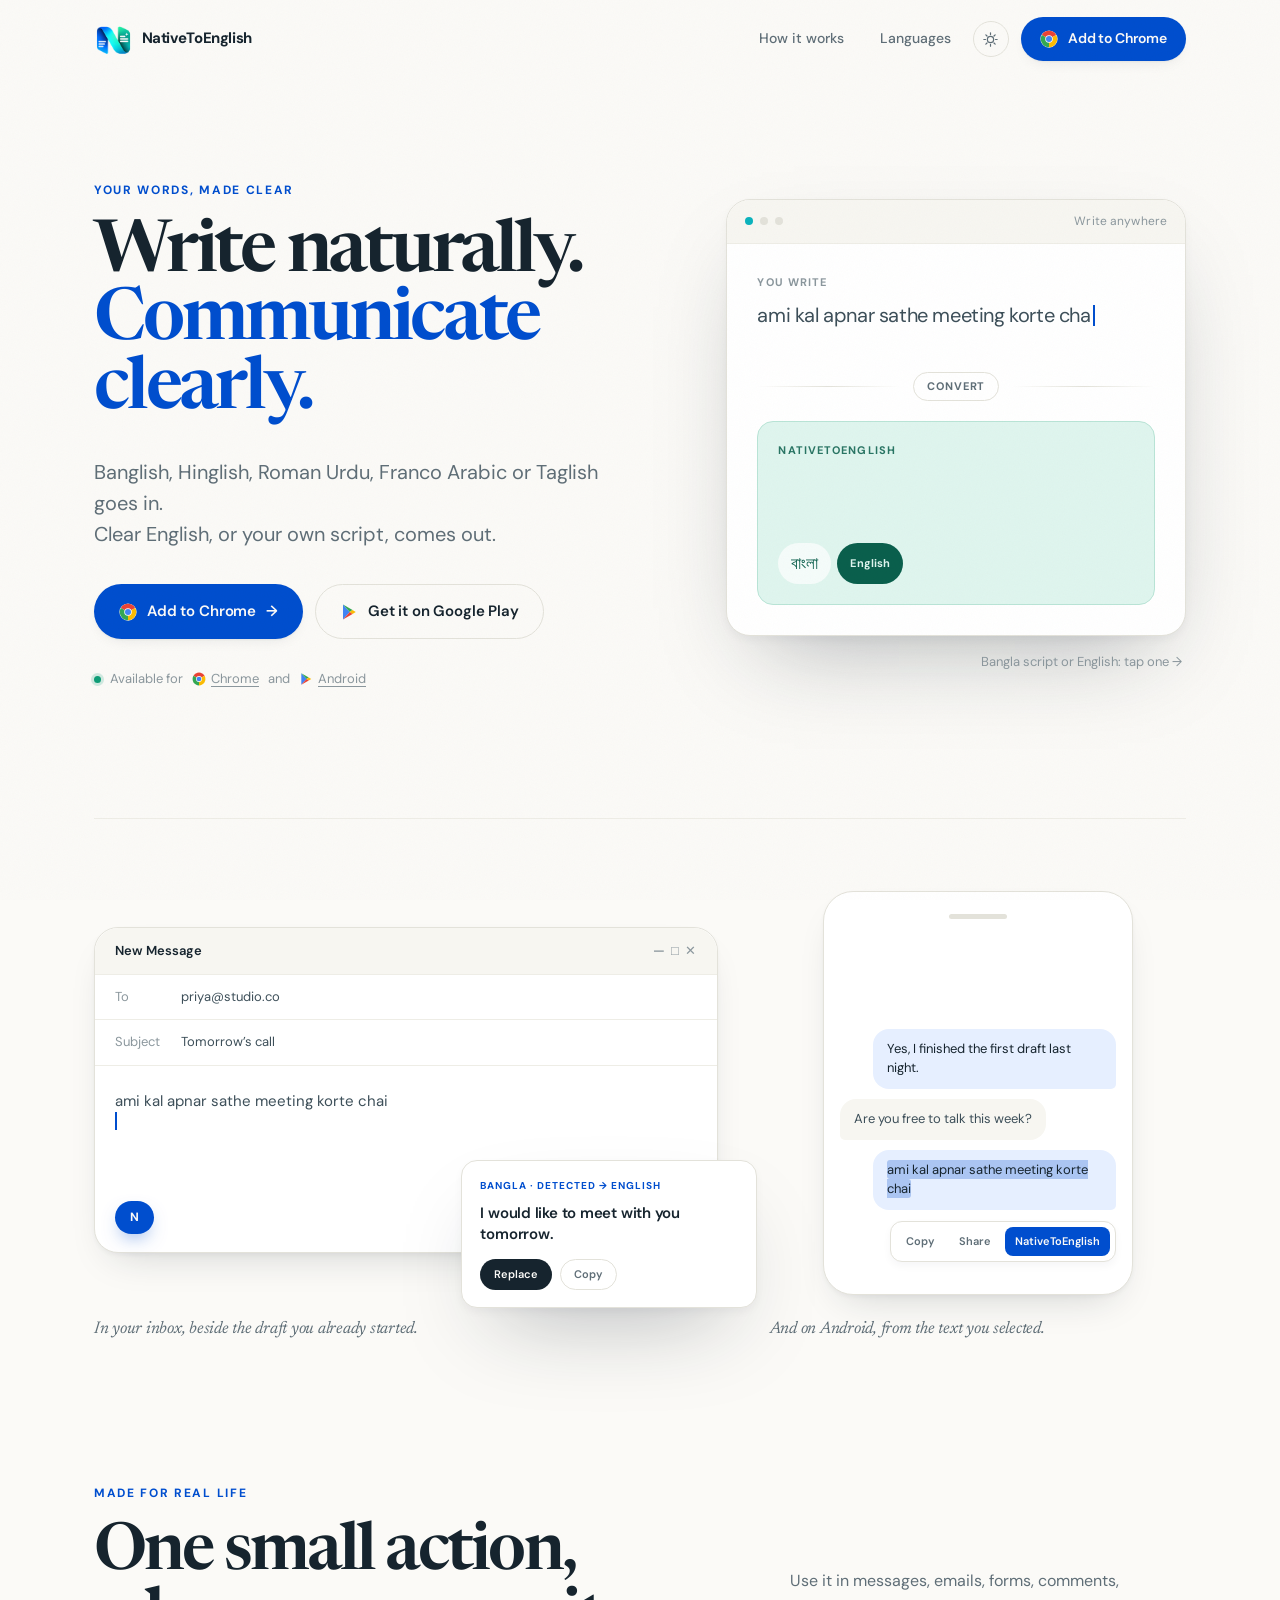
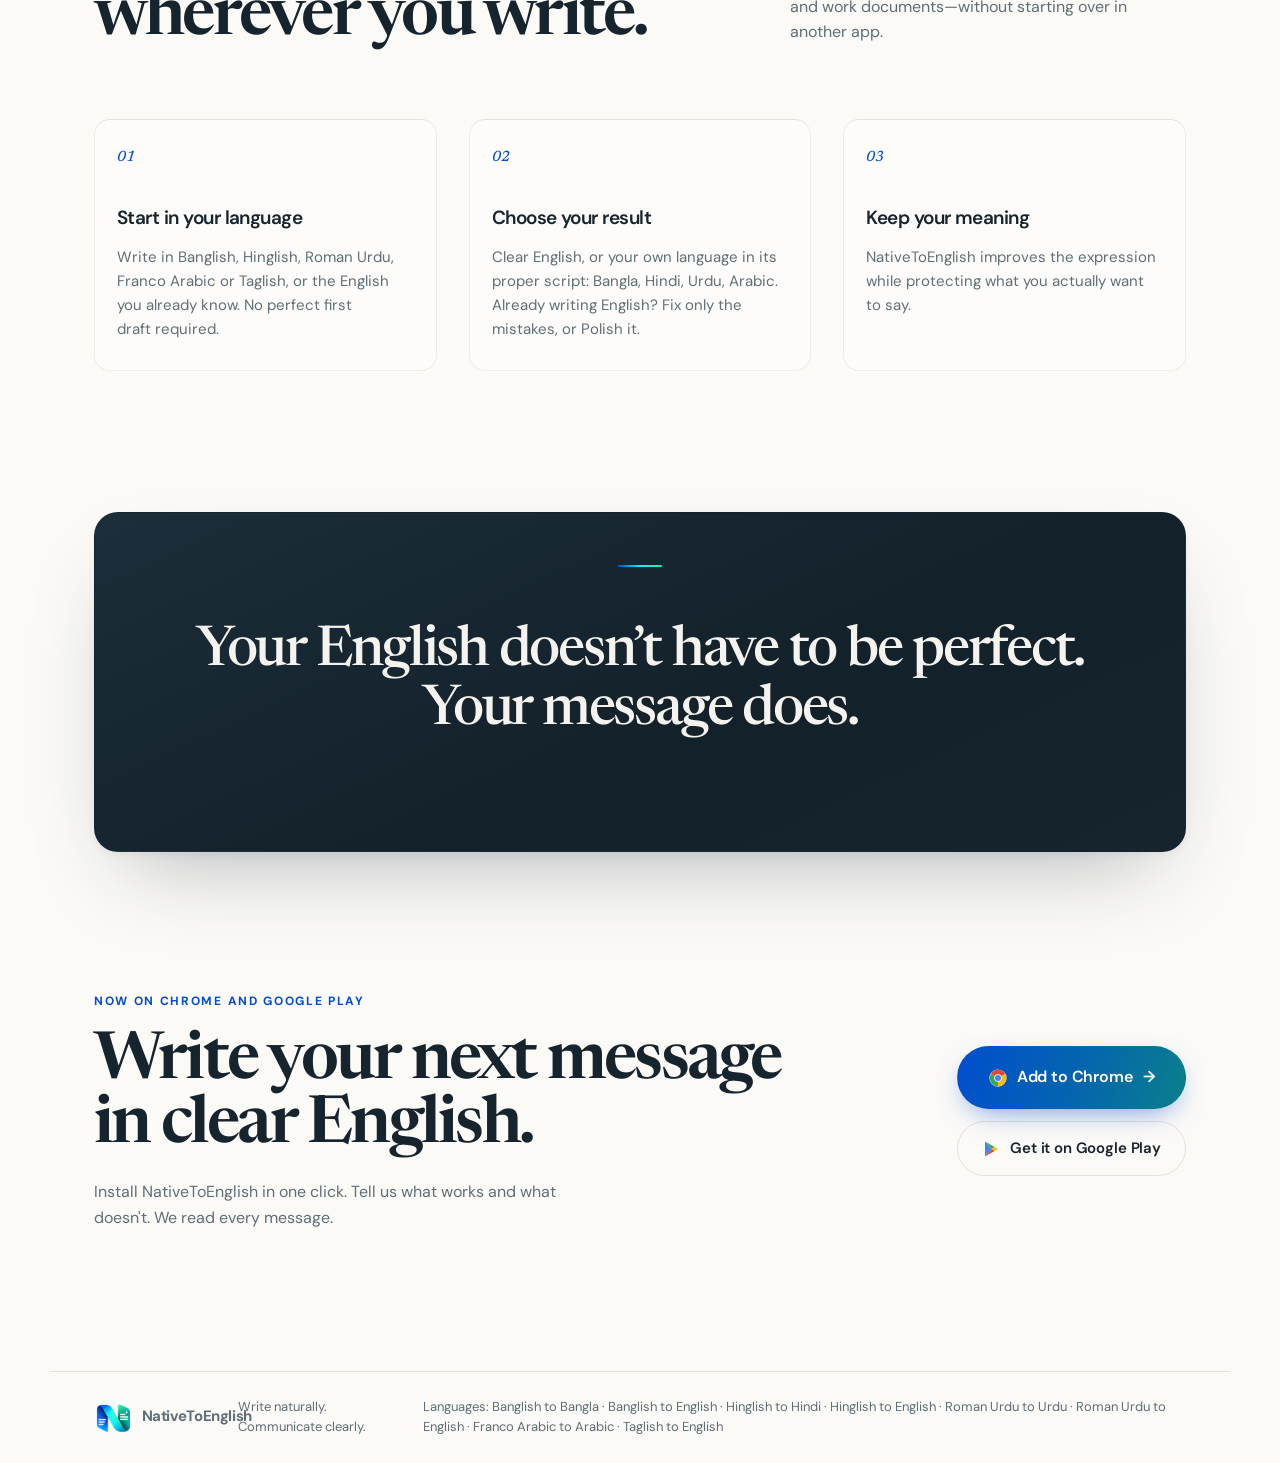
==== commit 112e2d07: "Landing: no live converter (owner: cost and abuse risk; the apps already do it); language pages expl" ====
--- a/index.html
+++ b/index.html
@@ -3,29 +3,29 @@
   <head>
     <meta charset="UTF-8" />
     <meta name="viewport" content="width=device-width, initial-scale=1.0, viewport-fit=cover" />
-    <title>NativeToEnglish — Write naturally. Communicate clearly.</title>
+    <title>NativeToEnglish: Banglish, Hinglish &amp; Roman Urdu to English</title>
     <meta
       name="description"
-      content="NativeToEnglish helps you write clearly in every text box—starting from Bangla, Banglish, or imperfect English."
+      content="Type Banglish, Hinglish, Roman Urdu, Franco Arabic or Taglish the way you text. Get clear English or your own script, right where you write."
     />
     <link rel="canonical" href="https://nativetoenglish.landing.matrabhed.com/" />
 
     <meta property="og:type" content="website" />
     <meta property="og:site_name" content="NativeToEnglish" />
-    <meta property="og:title" content="NativeToEnglish — Write naturally. Communicate clearly." />
+    <meta property="og:title" content="NativeToEnglish: Banglish, Hinglish &amp; Roman Urdu to English" />
     <meta
       property="og:description"
-      content="Turn Bangla, Banglish, or imperfect English into writing that sounds like you—only clearer. Right where you already write."
+      content="Type Banglish, Hinglish, Roman Urdu, Franco Arabic or Taglish the way you text. Get clear English or your own script, right where you write."
     />
     <meta property="og:url" content="https://nativetoenglish.landing.matrabhed.com/" />
     <meta property="og:image" content="https://nativetoenglish.landing.matrabhed.com/og-image.png" />
     <meta property="og:image:width" content="1200" />
     <meta property="og:image:height" content="630" />
     <meta name="twitter:card" content="summary_large_image" />
-    <meta name="twitter:title" content="NativeToEnglish — Write naturally. Communicate clearly." />
+    <meta name="twitter:title" content="NativeToEnglish: Banglish, Hinglish &amp; Roman Urdu to English" />
     <meta
       name="twitter:description"
-      content="Turn Bangla, Banglish, or imperfect English into writing that sounds like you—only clearer."
+      content="Type Banglish, Hinglish, Roman Urdu, Franco Arabic or Taglish the way you text. Get clear English or your own script, right where you write."
     />
     <meta name="twitter:image" content="https://nativetoenglish.landing.matrabhed.com/og-image.png" />
 
@@ -63,7 +63,7 @@
         </a>
         <nav class="header-nav" aria-label="Main navigation">
           <a class="nav-link" href="#how-it-works">How it works</a>
-          <a class="nav-link" href="/converters/">Free converters</a>
+          <a class="nav-link" href="/converters/">Languages</a>
           <button
             class="theme-toggle"
             type="button"
@@ -90,7 +90,7 @@
           <p class="eyebrow">Your words, made clear</p>
           <h1>Write naturally.<br /><em>Communicate clearly.</em></h1>
           <p class="hero-copy">
-            Bangla, Banglish, or rough English goes in.<br />Clear, professional English comes out.
+            Banglish, Hinglish, Roman Urdu, Franco Arabic or Taglish goes in.<br />Clear English, or your own script, comes out.
           </p>
           <div class="hero-actions">
             <a class="button button-primary" href="https://chromewebstore.google.com/detail/nativetoenglish/hcifnjfjbeemchhjmhghefoonidcnjdm" target="_blank" rel="noopener" data-cta="chrome"><svg class="store-logo" width="18" height="18" viewBox="0 0 48 48" aria-hidden="true"><circle cx="24" cy="24" r="23" fill="#fff"/><path fill="#EA4335" d="M24 24 4.95 13A22 22 0 0 1 43.05 13Z"/><path fill="#FBBC04" d="M24 24 43.05 13A22 22 0 0 1 24 46Z"/><path fill="#34A853" d="M24 24 24 46A22 22 0 0 1 4.95 13Z"/><circle cx="24" cy="24" r="10" fill="#fff"/><circle cx="24" cy="24" r="8" fill="#4285F4"/></svg>Add to Chrome <span aria-hidden="true">→</span></a>
@@ -115,22 +115,20 @@
               </div>
               <div class="transform-rule" aria-hidden="true">
                 <span class="transform-line"></span>
-                <span class="transform-badge" id="demo-status">Improve</span>
+                <span class="transform-badge" id="demo-status">Convert</span>
                 <span class="transform-line"></span>
               </div>
               <div class="result">
                 <span class="label">NativeToEnglish</span>
                 <p class="result-text" id="demo-result">I would like to meet with you tomorrow.</p>
-                <div class="mode-pills" role="tablist" aria-label="Rewrite goal">
-                  <button class="pill" type="button" role="tab" data-mode="native" aria-selected="false" tabindex="-1">Native</button>
+                <div class="mode-pills" role="tablist" aria-label="Result">
+                  <button class="pill" type="button" role="tab" data-mode="native" aria-selected="false" tabindex="-1" lang="bn">বাংলা</button>
                   <button class="pill" type="button" role="tab" data-mode="english" aria-selected="true" tabindex="0">English</button>
-                  <button class="pill" type="button" role="tab" data-mode="formal" aria-selected="false" tabindex="-1">Formal</button>
-                  <button class="pill" type="button" role="tab" data-mode="academic" aria-selected="false" tabindex="-1">Academic</button>
                 </div>
               </div>
             </div>
           </div>
-          <p class="demo-hint">Native, English, Formal or Academic: tap a goal →</p>
+          <p class="demo-hint">Bangla script or English: tap one →</p>
         </div>
         </div>
       </section>
@@ -145,12 +143,12 @@
               <div class="mock-body">
                 <p>ami kal apnar sathe meeting korte chai</p>
                 <span class="mock-caret" aria-hidden="true"></span>
-                <span class="mock-trigger" aria-hidden="true">Improve</span>
+                <span class="mock-trigger" aria-hidden="true">N</span>
               </div>
               <div class="mock-card" aria-hidden="true">
-                <p class="mock-card-eyebrow">Native to English — Formal</p>
+                <p class="mock-card-eyebrow">Bangla · detected → English</p>
                 <p class="mock-card-text">I would like to meet with you tomorrow.</p>
-                <div class="mock-card-actions"><span class="is-primary">Use this</span><span>Keep mine</span></div>
+                <div class="mock-card-actions"><span class="is-primary">Replace</span><span>Copy</span></div>
               </div>
             </div>
             <figcaption>In your inbox, beside the draft you already started.</figcaption>
@@ -183,12 +181,12 @@
           <article data-reveal>
             <span class="feature-number">01</span>
             <h3>Start in your language</h3>
-            <p>Write in Bangla, Banglish, or the English you already know. There is no “perfect first draft” required.</p>
+            <p>Write in Banglish, Hinglish, Roman Urdu, Franco Arabic or Taglish, or the English you already know. No perfect first draft required.</p>
           </article>
           <article data-reveal>
             <span class="feature-number">02</span>
-            <h3>Choose the right tone</h3>
-            <p>Keep it native, make it clear English, or choose Formal and Academic writing when the situation needs it.</p>
+            <h3>Choose your result</h3>
+            <p>Clear English, or your own language in its proper script: Bangla, Hindi, Urdu, Arabic. Already writing English? Fix only the mistakes, or Polish it.</p>
           </article>
           <article data-reveal>
             <span class="feature-number">03</span>
@@ -250,7 +248,7 @@
         <span class="brand-name">NativeToEnglish</span>
       </a>
       <p>Write naturally. Communicate clearly.</p>
-      <p class="footer-converters">Free converters: <a href="/banglish-to-bangla/">Banglish to Bangla</a> · <a href="/banglish-to-english/">Banglish to English</a> · <a href="/hinglish-to-hindi/">Hinglish to Hindi</a> · <a href="/hinglish-to-english/">Hinglish to English</a> · <a href="/roman-urdu-to-urdu/">Roman Urdu to Urdu</a> · <a href="/roman-urdu-to-english/">Roman Urdu to English</a> · <a href="/franco-arabic-to-arabic/">Franco Arabic to Arabic</a> · <a href="/taglish-to-english/">Taglish to English</a></p>
+      <p class="footer-converters">Languages: <a href="/banglish-to-bangla/">Banglish to Bangla</a> · <a href="/banglish-to-english/">Banglish to English</a> · <a href="/hinglish-to-hindi/">Hinglish to Hindi</a> · <a href="/hinglish-to-english/">Hinglish to English</a> · <a href="/roman-urdu-to-urdu/">Roman Urdu to Urdu</a> · <a href="/roman-urdu-to-english/">Roman Urdu to English</a> · <a href="/franco-arabic-to-arabic/">Franco Arabic to Arabic</a> · <a href="/taglish-to-english/">Taglish to English</a></p>
     </footer>
 
     <script src="script.js?v=2" defer></script>
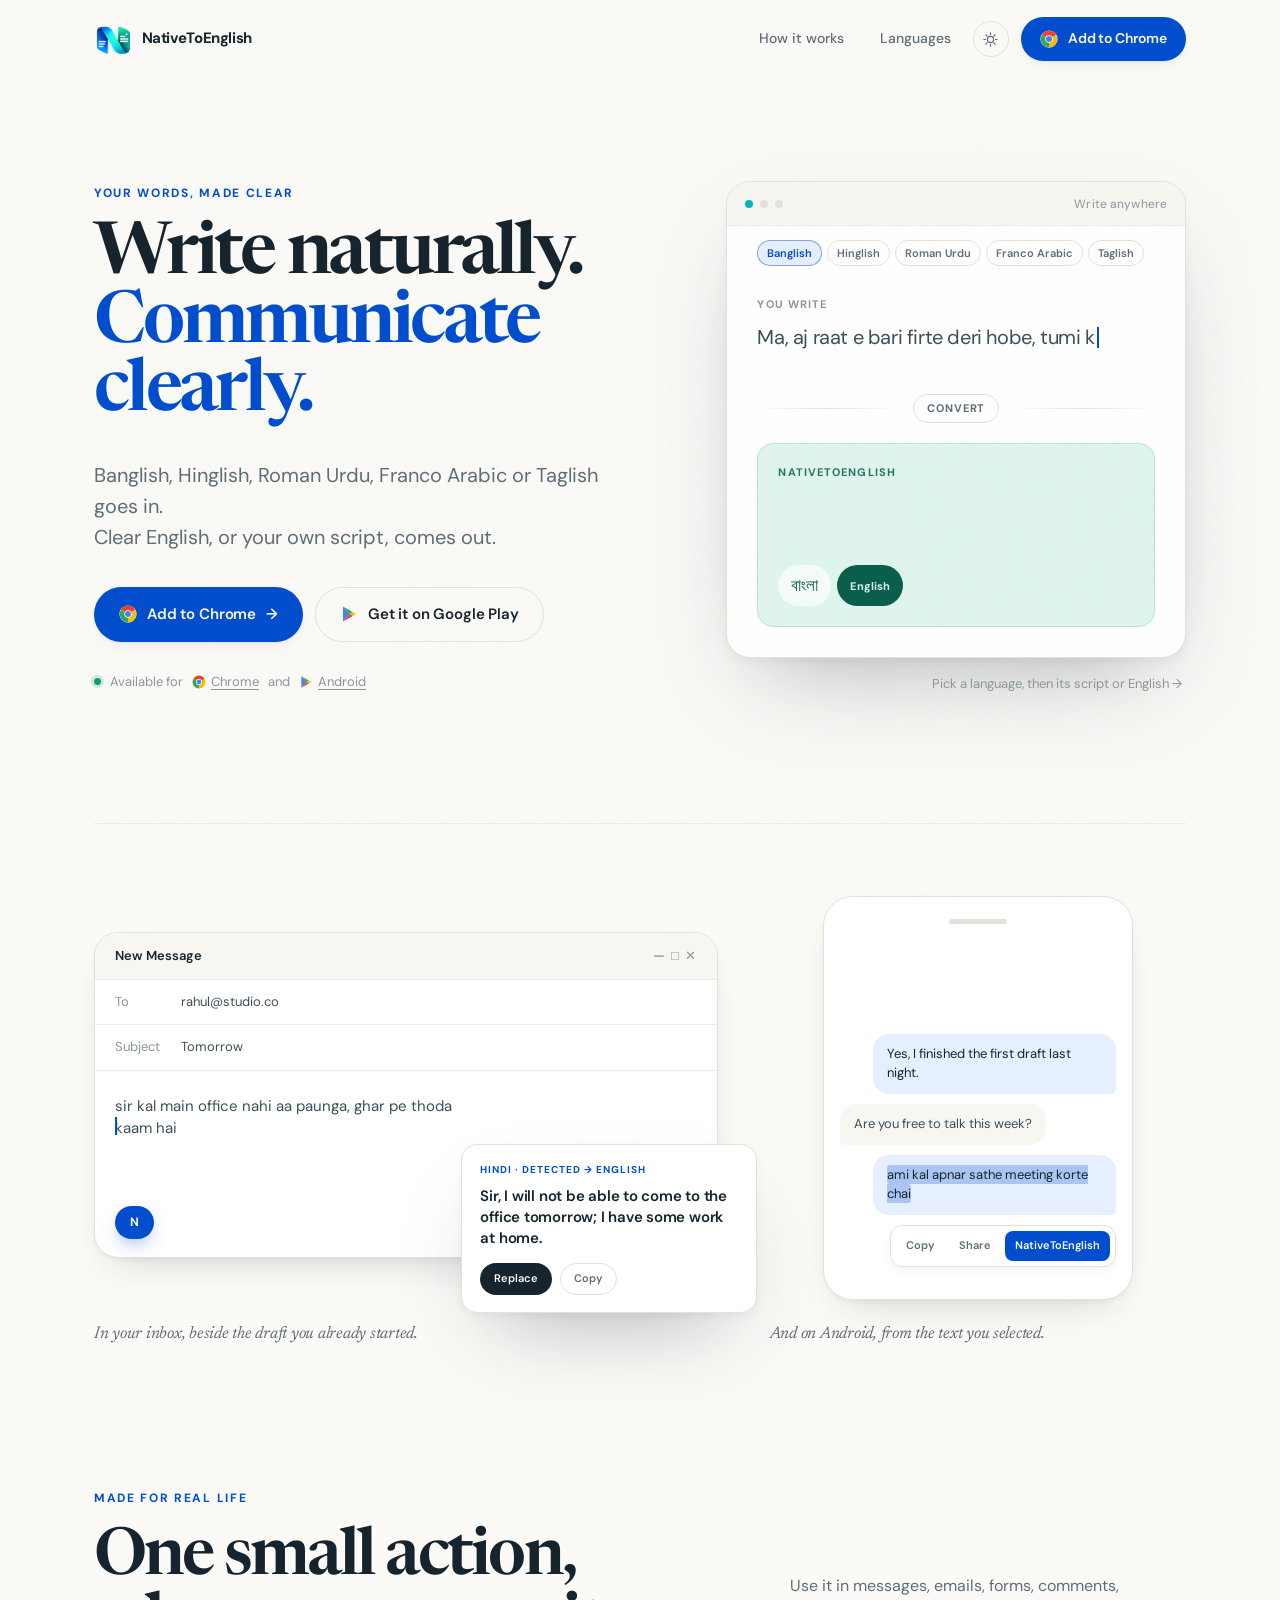
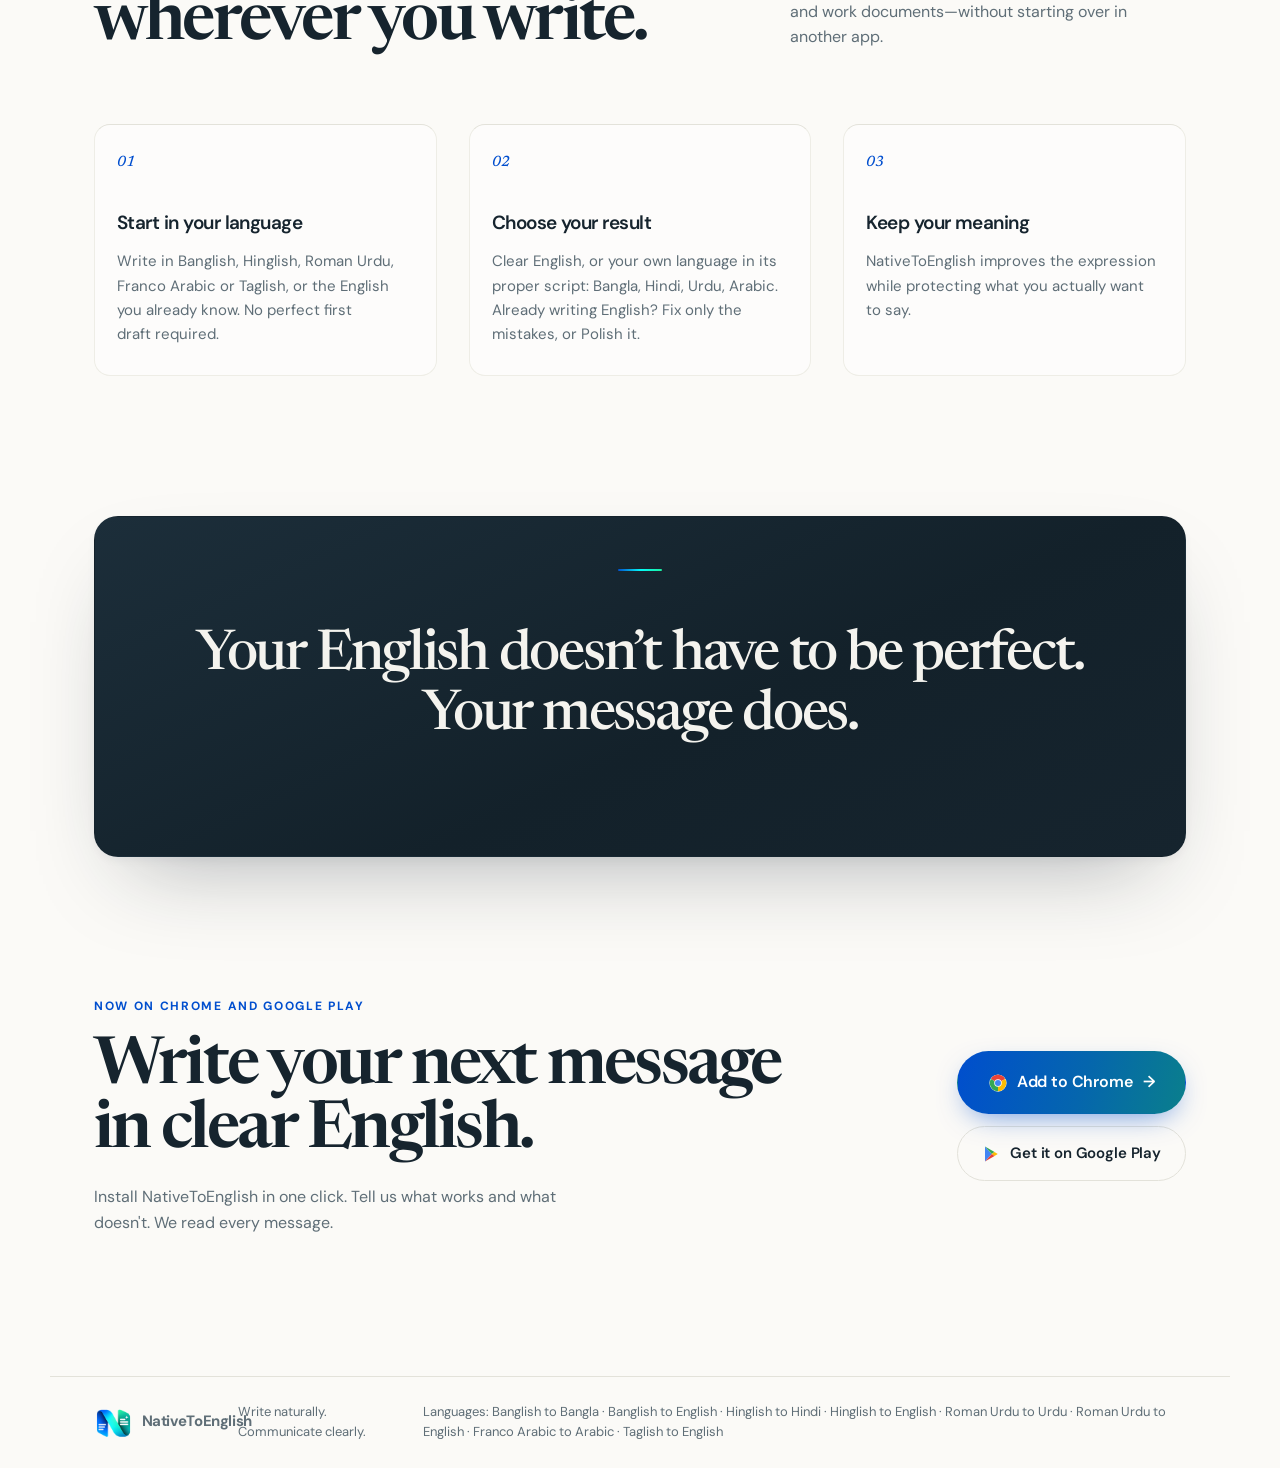
==== commit 337f84f2: "Hero demo: all five languages (Banglish, Hinglish, Roman Urdu, Franco Arabic, Taglish) with real ans" ====
--- a/index.html
+++ b/index.html
@@ -108,10 +108,17 @@
               <span aria-hidden="true"></span><span aria-hidden="true"></span><span aria-hidden="true"></span>
               <p>Write anywhere</p>
             </div>
+            <div class="lang-tabs" role="tablist" aria-label="Language">
+                <button class="lang-tab" type="button" role="tab" aria-selected="true" tabindex="0">Banglish</button>
+                <button class="lang-tab" type="button" role="tab" aria-selected="false" tabindex="-1">Hinglish</button>
+                <button class="lang-tab" type="button" role="tab" aria-selected="false" tabindex="-1">Roman Urdu</button>
+                <button class="lang-tab" type="button" role="tab" aria-selected="false" tabindex="-1">Franco Arabic</button>
+                <button class="lang-tab" type="button" role="tab" aria-selected="false" tabindex="-1">Taglish</button>
+            </div>
             <div class="demo-content">
               <div class="draft">
                 <span class="label">You write</span>
-                <p class="draft-text" id="demo-draft">ami kal apnar sathe meeting korte chai</p>
+                <p class="draft-text" id="demo-draft">Ma, aj raat e bari firte deri hobe, tumi kheye nio</p>
               </div>
               <div class="transform-rule" aria-hidden="true">
                 <span class="transform-line"></span>
@@ -120,7 +127,7 @@
               </div>
               <div class="result">
                 <span class="label">NativeToEnglish</span>
-                <p class="result-text" id="demo-result">I would like to meet with you tomorrow.</p>
+                <p class="result-text" id="demo-result">Mom, I will be late coming home tonight, please eat.</p>
                 <div class="mode-pills" role="tablist" aria-label="Result">
                   <button class="pill" type="button" role="tab" data-mode="native" aria-selected="false" tabindex="-1" lang="bn">বাংলা</button>
                   <button class="pill" type="button" role="tab" data-mode="english" aria-selected="true" tabindex="0">English</button>
@@ -128,7 +135,7 @@
               </div>
             </div>
           </div>
-          <p class="demo-hint">Bangla script or English: tap one →</p>
+          <p class="demo-hint">Pick a language, then its script or English →</p>
         </div>
         </div>
       </section>
@@ -138,16 +145,16 @@
           <figure class="surface surface-desktop" data-reveal>
             <div class="mock mock-compose">
               <div class="mock-bar"><span>New Message</span><span class="mock-bar-controls" aria-hidden="true">— □ ✕</span></div>
-              <div class="mock-field"><span>To</span><p>priya@studio.co</p></div>
-              <div class="mock-field"><span>Subject</span><p>Tomorrow’s call</p></div>
+              <div class="mock-field"><span>To</span><p>rahul@studio.co</p></div>
+              <div class="mock-field"><span>Subject</span><p>Tomorrow</p></div>
               <div class="mock-body">
-                <p>ami kal apnar sathe meeting korte chai</p>
+                <p>sir kal main office nahi aa paunga, ghar pe thoda kaam hai</p>
                 <span class="mock-caret" aria-hidden="true"></span>
                 <span class="mock-trigger" aria-hidden="true">N</span>
               </div>
               <div class="mock-card" aria-hidden="true">
-                <p class="mock-card-eyebrow">Bangla · detected → English</p>
-                <p class="mock-card-text">I would like to meet with you tomorrow.</p>
+                <p class="mock-card-eyebrow">Hindi · detected → English</p>
+                <p class="mock-card-text">Sir, I will not be able to come to the office tomorrow; I have some work at home.</p>
                 <div class="mock-card-actions"><span class="is-primary">Replace</span><span>Copy</span></div>
               </div>
             </div>
--- a/styles.css
+++ b/styles.css
@@ -549,6 +549,39 @@
 
 .demo-content {
   padding: clamp(22px, 3vw, 30px);
+}
+
+.lang-tabs {
+  display: flex;
+  flex-wrap: wrap;
+  gap: 5px;
+  padding: 14px clamp(22px, 3vw, 30px) 0;
+}
+
+.lang-tab {
+  flex: none;
+  padding: 5px 9px;
+  border: 1px solid var(--line);
+  border-radius: 999px;
+  background: transparent;
+  color: var(--muted);
+  font-family: inherit;
+  font-size: 0.6875rem;
+  font-weight: 600;
+  white-space: nowrap;
+  cursor: pointer;
+  transition: background-color 0.2s var(--ease), color 0.2s var(--ease), border-color 0.2s var(--ease);
+}
+
+.lang-tab:hover {
+  color: var(--ink);
+  border-color: color-mix(in srgb, var(--blue) 35%, var(--line));
+}
+
+.lang-tab[aria-selected="true"] {
+  border-color: color-mix(in srgb, var(--blue) 45%, transparent);
+  background: var(--blue-wash);
+  color: var(--blue);
 }
 
 .label {
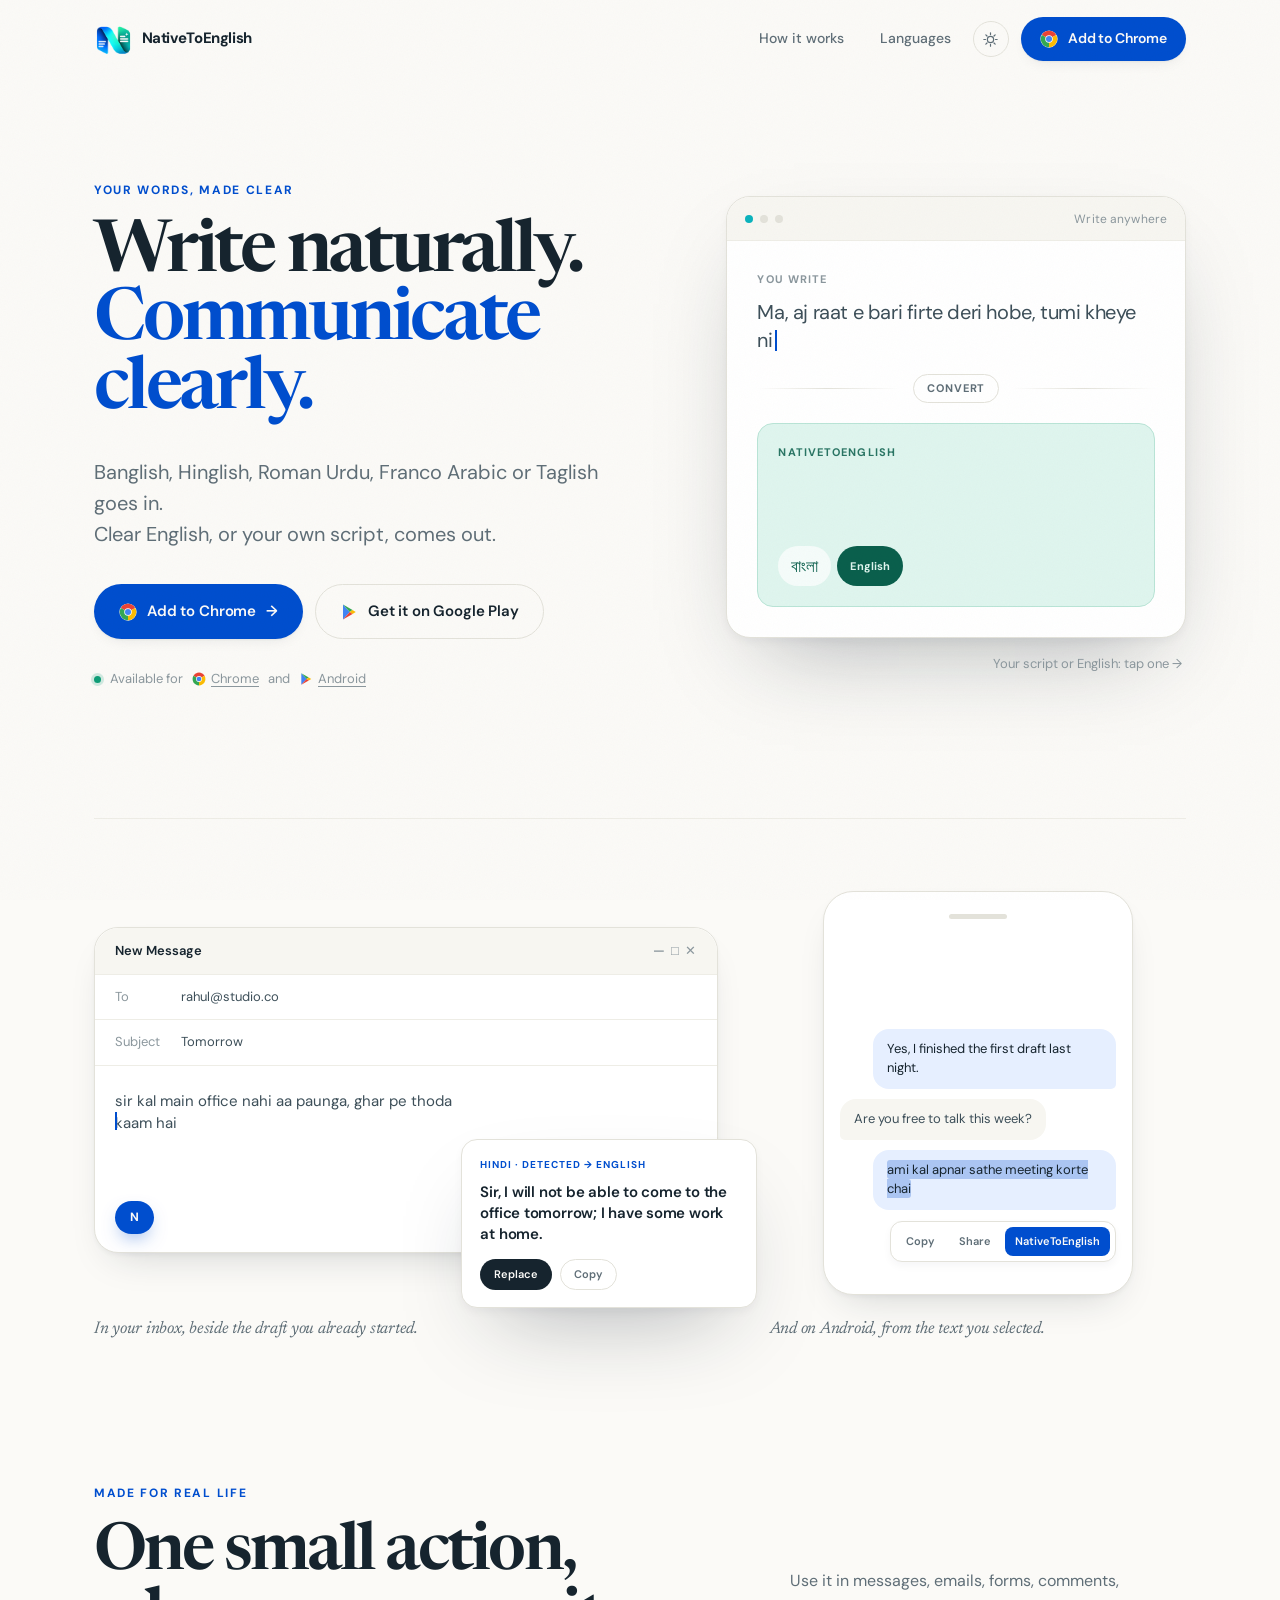
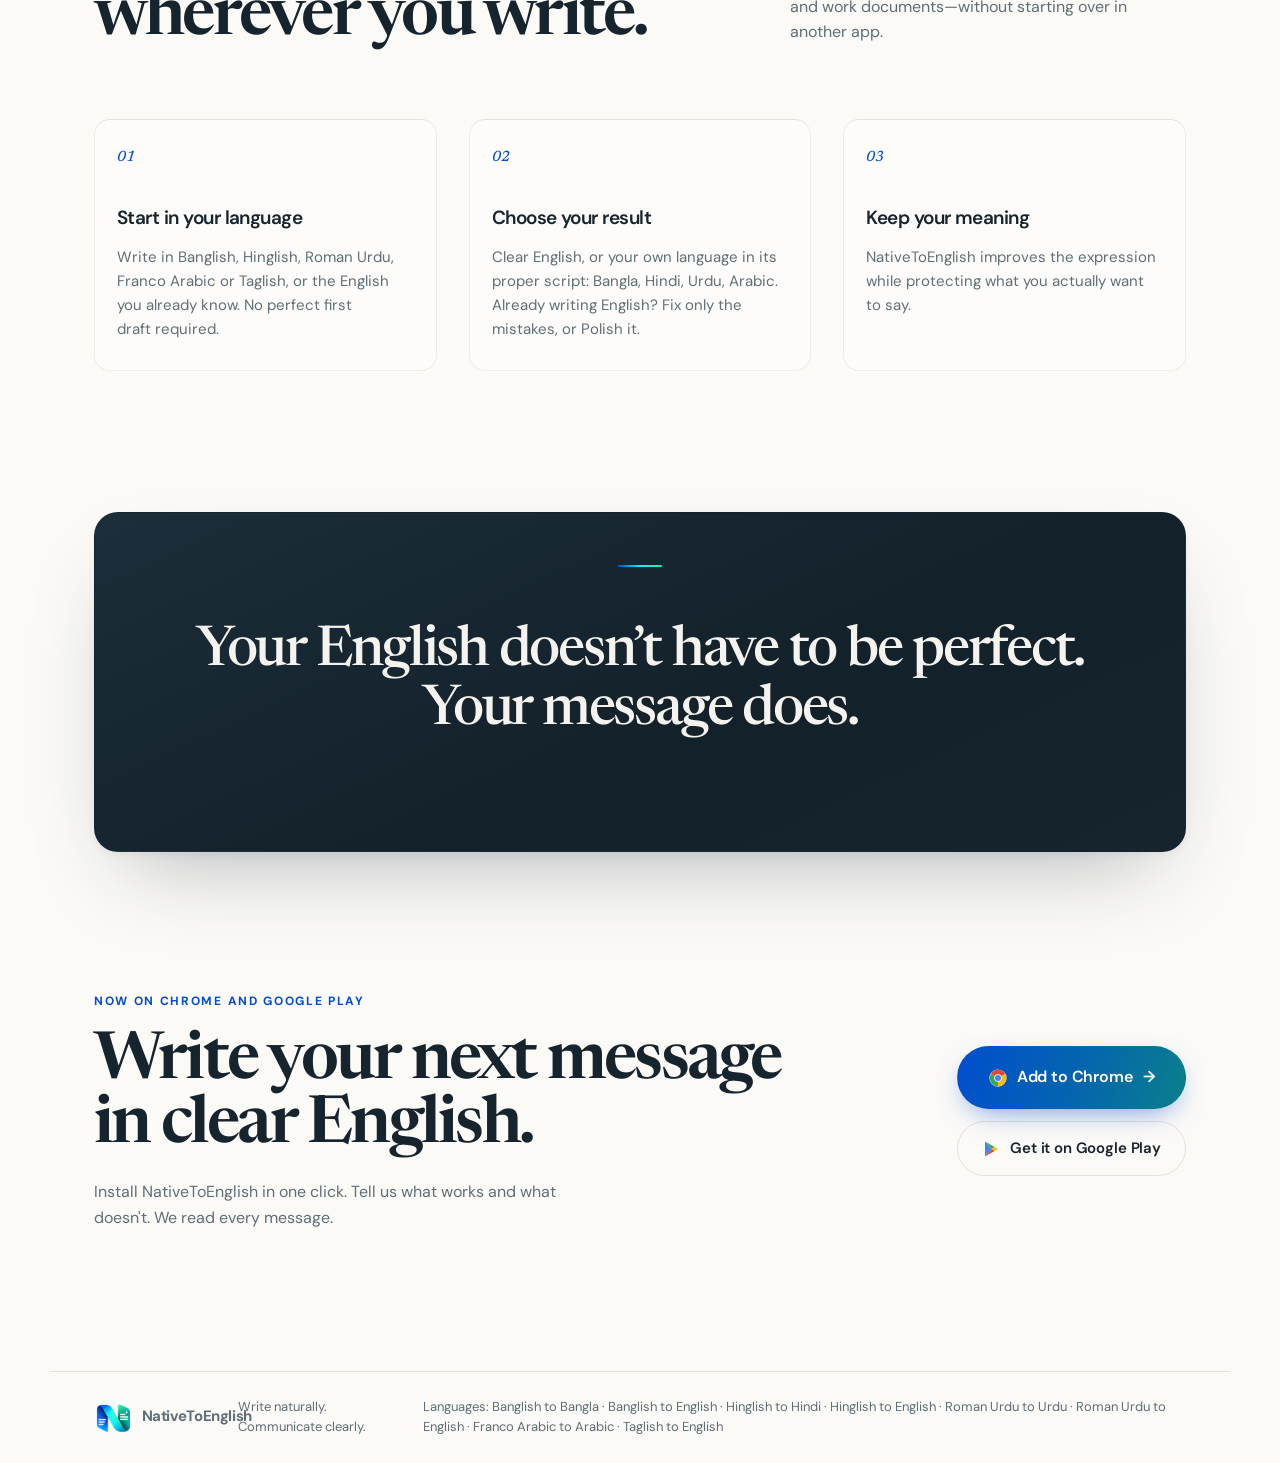
==== commit 64a74041: "Hero demo: keep the original two-pill card, loop the convert animation through all five languages Re" ====
--- a/index.html
+++ b/index.html
@@ -108,13 +108,6 @@
               <span aria-hidden="true"></span><span aria-hidden="true"></span><span aria-hidden="true"></span>
               <p>Write anywhere</p>
             </div>
-            <div class="lang-tabs" role="tablist" aria-label="Language">
-                <button class="lang-tab" type="button" role="tab" aria-selected="true" tabindex="0">Banglish</button>
-                <button class="lang-tab" type="button" role="tab" aria-selected="false" tabindex="-1">Hinglish</button>
-                <button class="lang-tab" type="button" role="tab" aria-selected="false" tabindex="-1">Roman Urdu</button>
-                <button class="lang-tab" type="button" role="tab" aria-selected="false" tabindex="-1">Franco Arabic</button>
-                <button class="lang-tab" type="button" role="tab" aria-selected="false" tabindex="-1">Taglish</button>
-            </div>
             <div class="demo-content">
               <div class="draft">
                 <span class="label">You write</span>
@@ -135,7 +128,7 @@
               </div>
             </div>
           </div>
-          <p class="demo-hint">Pick a language, then its script or English →</p>
+          <p class="demo-hint">Your script or English: tap one →</p>
         </div>
         </div>
       </section>
--- a/styles.css
+++ b/styles.css
@@ -551,38 +551,6 @@
   padding: clamp(22px, 3vw, 30px);
 }
 
-.lang-tabs {
-  display: flex;
-  flex-wrap: wrap;
-  gap: 5px;
-  padding: 14px clamp(22px, 3vw, 30px) 0;
-}
-
-.lang-tab {
-  flex: none;
-  padding: 5px 9px;
-  border: 1px solid var(--line);
-  border-radius: 999px;
-  background: transparent;
-  color: var(--muted);
-  font-family: inherit;
-  font-size: 0.6875rem;
-  font-weight: 600;
-  white-space: nowrap;
-  cursor: pointer;
-  transition: background-color 0.2s var(--ease), color 0.2s var(--ease), border-color 0.2s var(--ease);
-}
-
-.lang-tab:hover {
-  color: var(--ink);
-  border-color: color-mix(in srgb, var(--blue) 35%, var(--line));
-}
-
-.lang-tab[aria-selected="true"] {
-  border-color: color-mix(in srgb, var(--blue) 45%, transparent);
-  background: var(--blue-wash);
-  color: var(--blue);
-}
 
 .label {
   display: block;
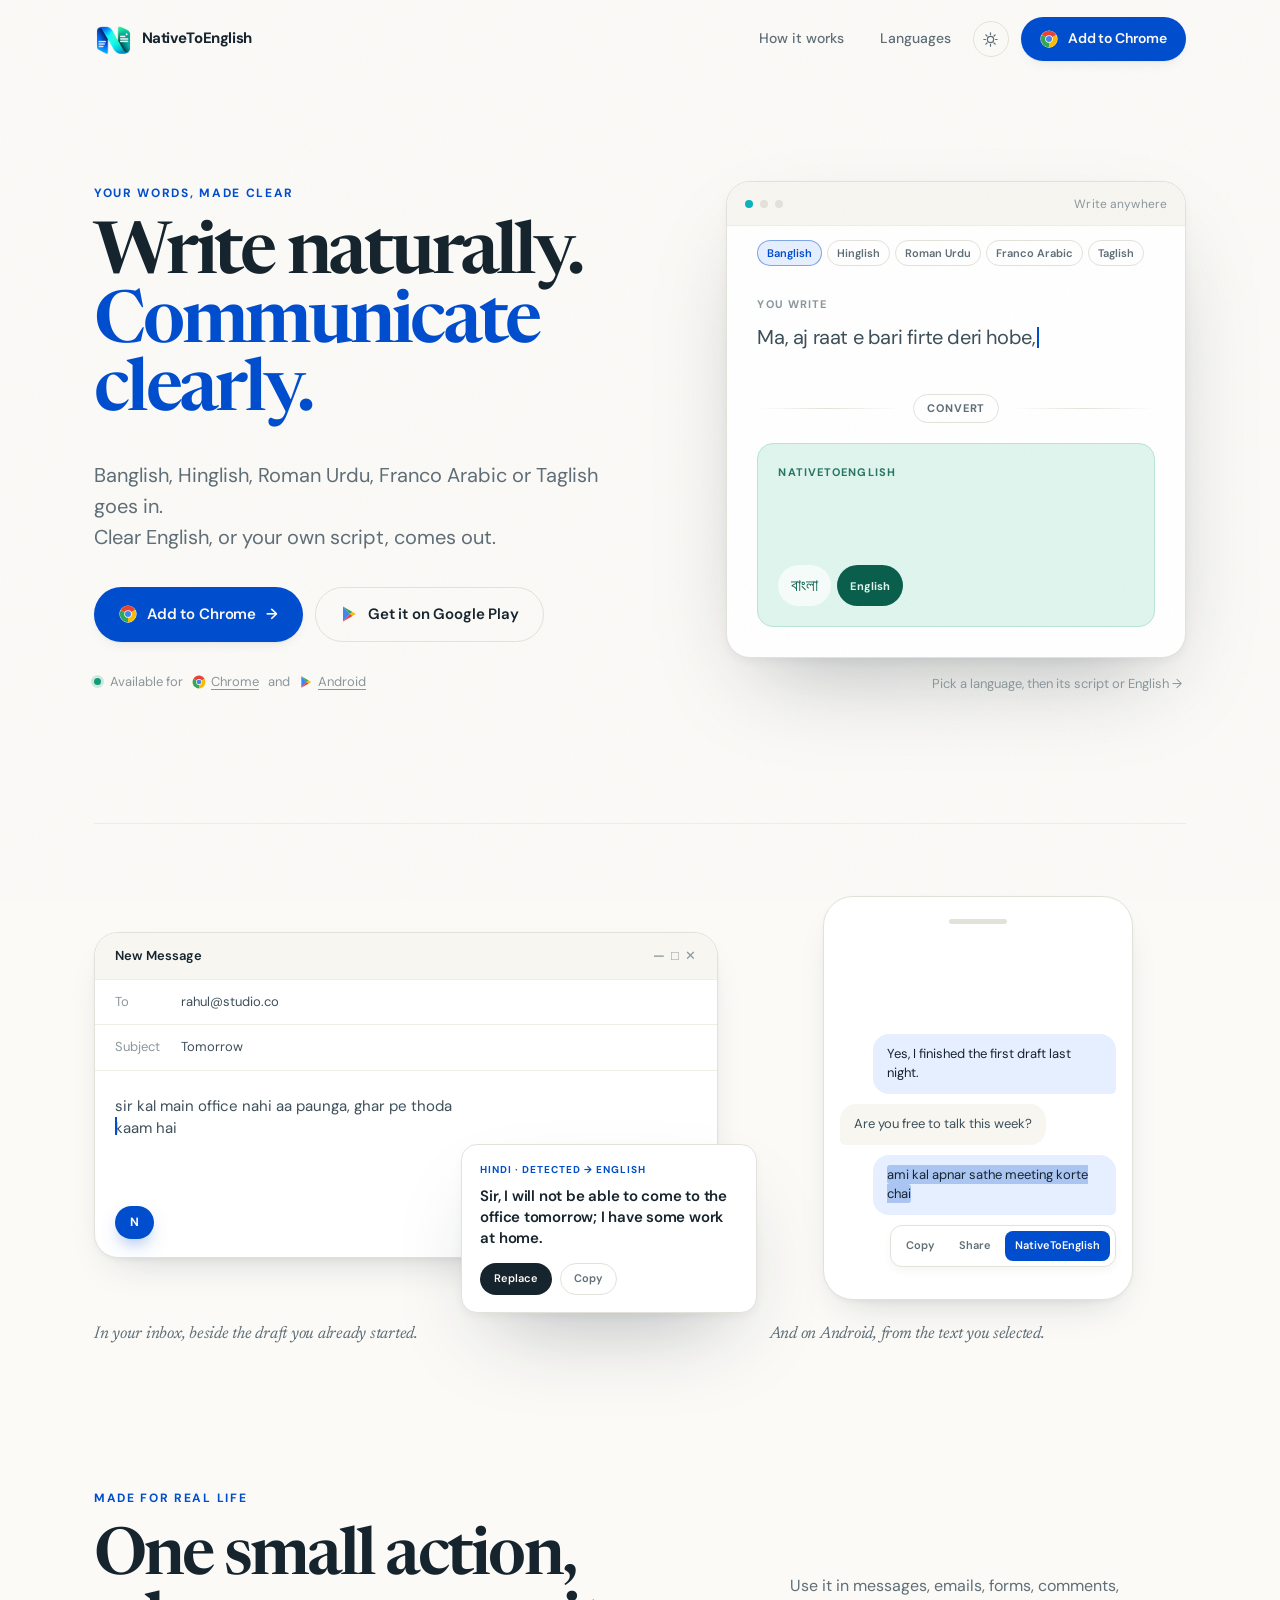
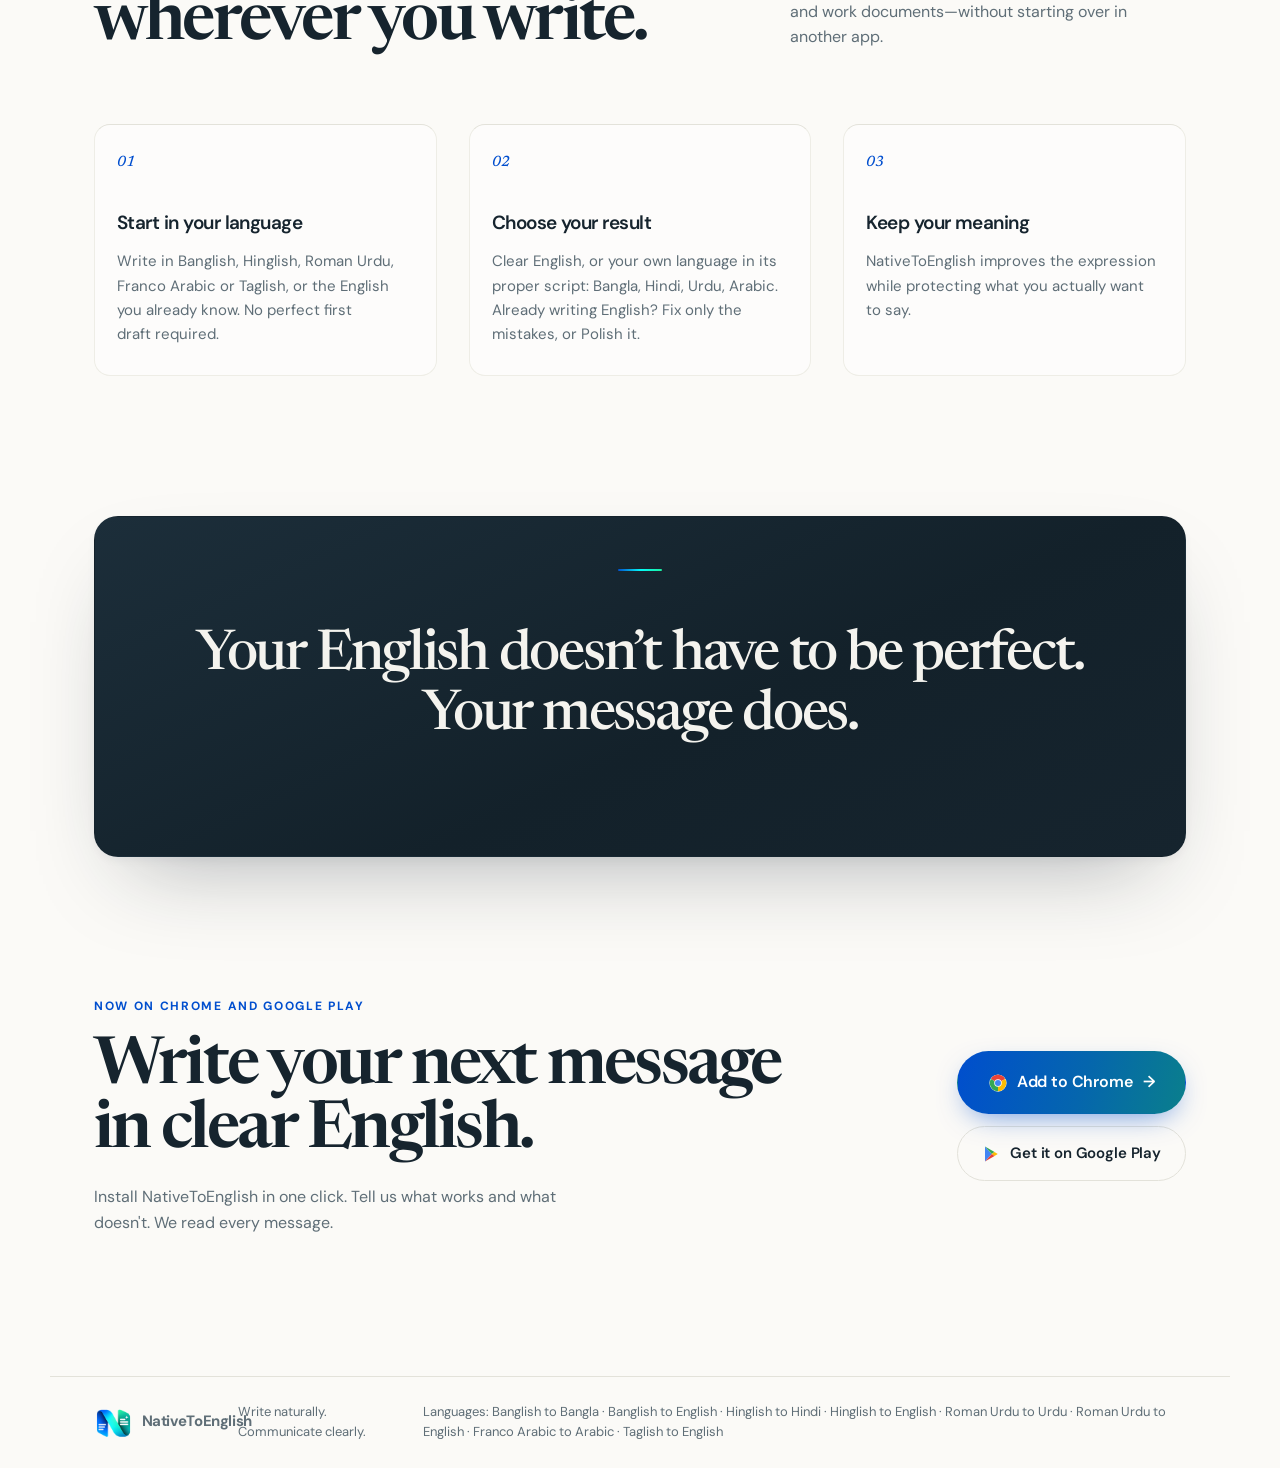
==== commit 19452358: "Restore hero language tabs (revert 64a7404) Owner prefers the tabbed version.  Co-Authored-By: Claud" ====
--- a/index.html
+++ b/index.html
@@ -108,6 +108,13 @@
               <span aria-hidden="true"></span><span aria-hidden="true"></span><span aria-hidden="true"></span>
               <p>Write anywhere</p>
             </div>
+            <div class="lang-tabs" role="tablist" aria-label="Language">
+                <button class="lang-tab" type="button" role="tab" aria-selected="true" tabindex="0">Banglish</button>
+                <button class="lang-tab" type="button" role="tab" aria-selected="false" tabindex="-1">Hinglish</button>
+                <button class="lang-tab" type="button" role="tab" aria-selected="false" tabindex="-1">Roman Urdu</button>
+                <button class="lang-tab" type="button" role="tab" aria-selected="false" tabindex="-1">Franco Arabic</button>
+                <button class="lang-tab" type="button" role="tab" aria-selected="false" tabindex="-1">Taglish</button>
+            </div>
             <div class="demo-content">
               <div class="draft">
                 <span class="label">You write</span>
@@ -128,7 +135,7 @@
               </div>
             </div>
           </div>
-          <p class="demo-hint">Your script or English: tap one →</p>
+          <p class="demo-hint">Pick a language, then its script or English →</p>
         </div>
         </div>
       </section>
--- a/styles.css
+++ b/styles.css
@@ -551,6 +551,38 @@
   padding: clamp(22px, 3vw, 30px);
 }
 
+.lang-tabs {
+  display: flex;
+  flex-wrap: wrap;
+  gap: 5px;
+  padding: 14px clamp(22px, 3vw, 30px) 0;
+}
+
+.lang-tab {
+  flex: none;
+  padding: 5px 9px;
+  border: 1px solid var(--line);
+  border-radius: 999px;
+  background: transparent;
+  color: var(--muted);
+  font-family: inherit;
+  font-size: 0.6875rem;
+  font-weight: 600;
+  white-space: nowrap;
+  cursor: pointer;
+  transition: background-color 0.2s var(--ease), color 0.2s var(--ease), border-color 0.2s var(--ease);
+}
+
+.lang-tab:hover {
+  color: var(--ink);
+  border-color: color-mix(in srgb, var(--blue) 35%, var(--line));
+}
+
+.lang-tab[aria-selected="true"] {
+  border-color: color-mix(in srgb, var(--blue) 45%, transparent);
+  background: var(--blue-wash);
+  color: var(--blue);
+}
 
 .label {
   display: block;
